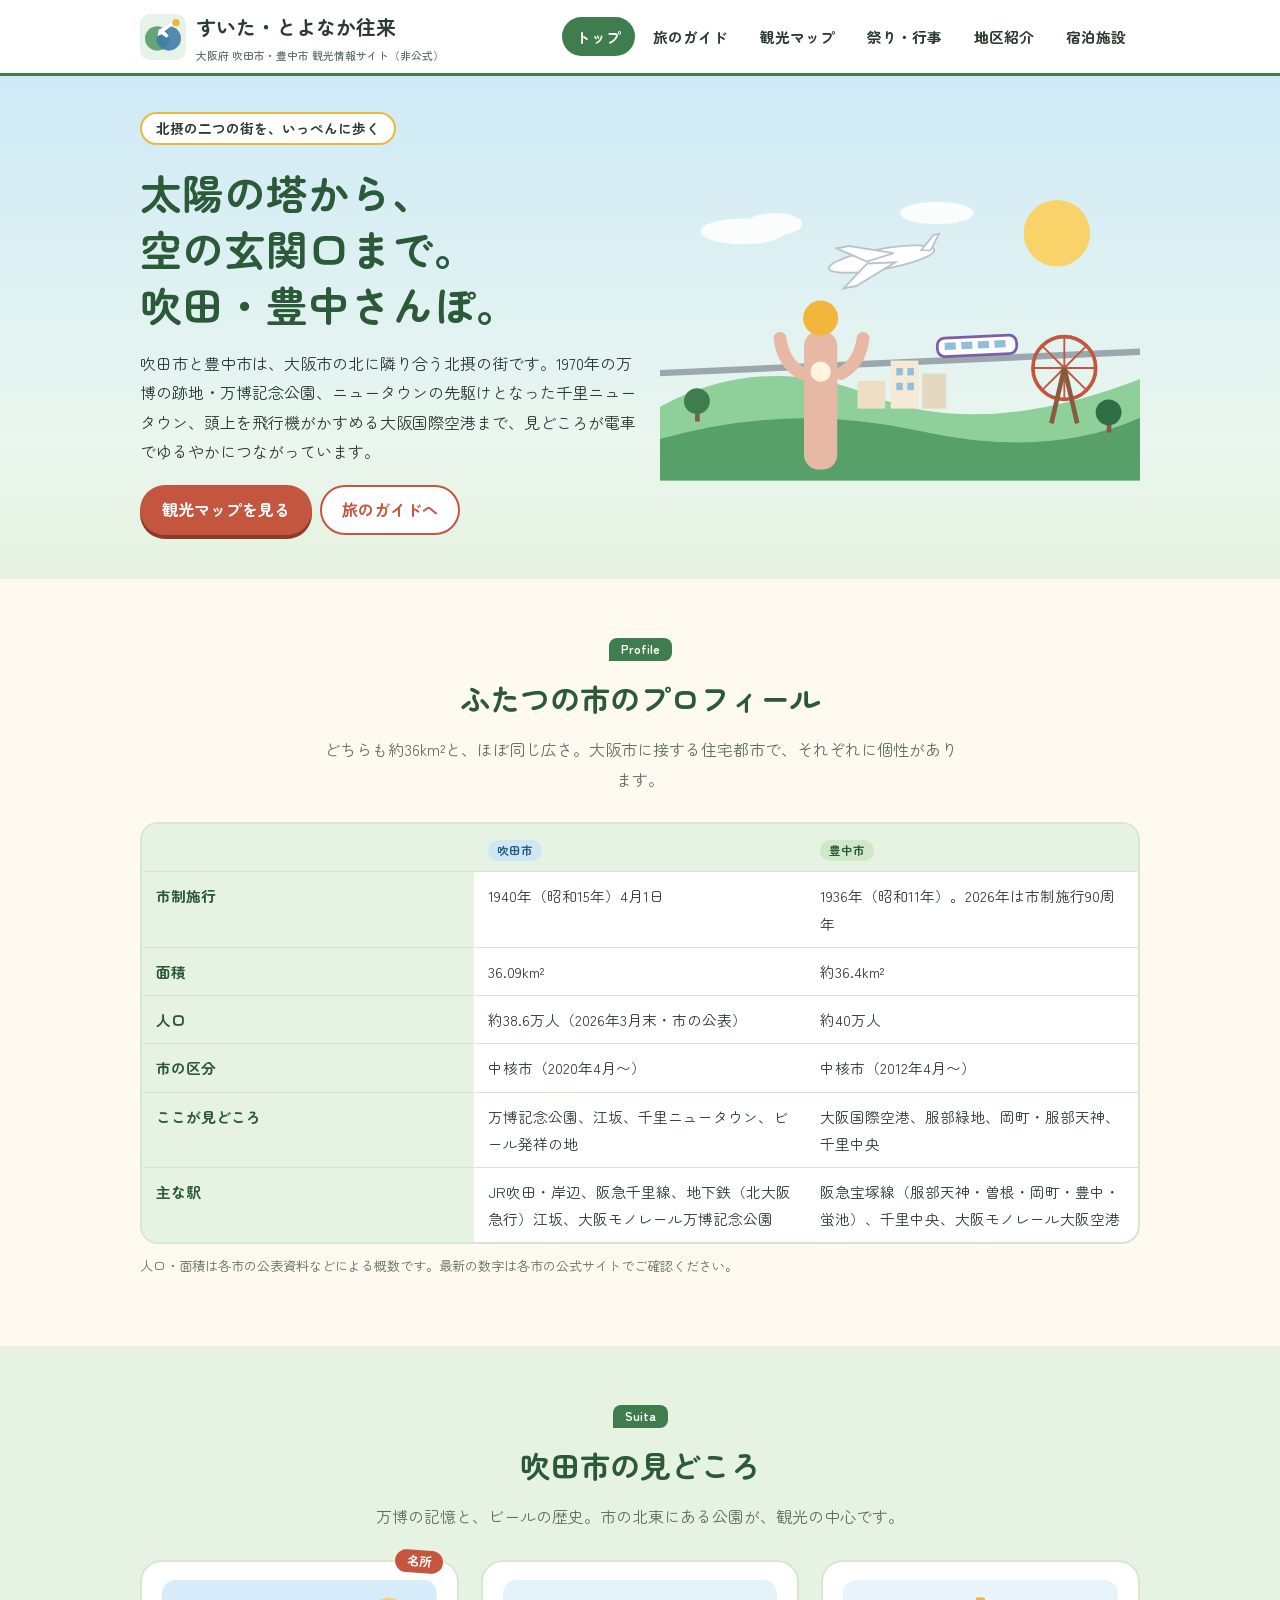
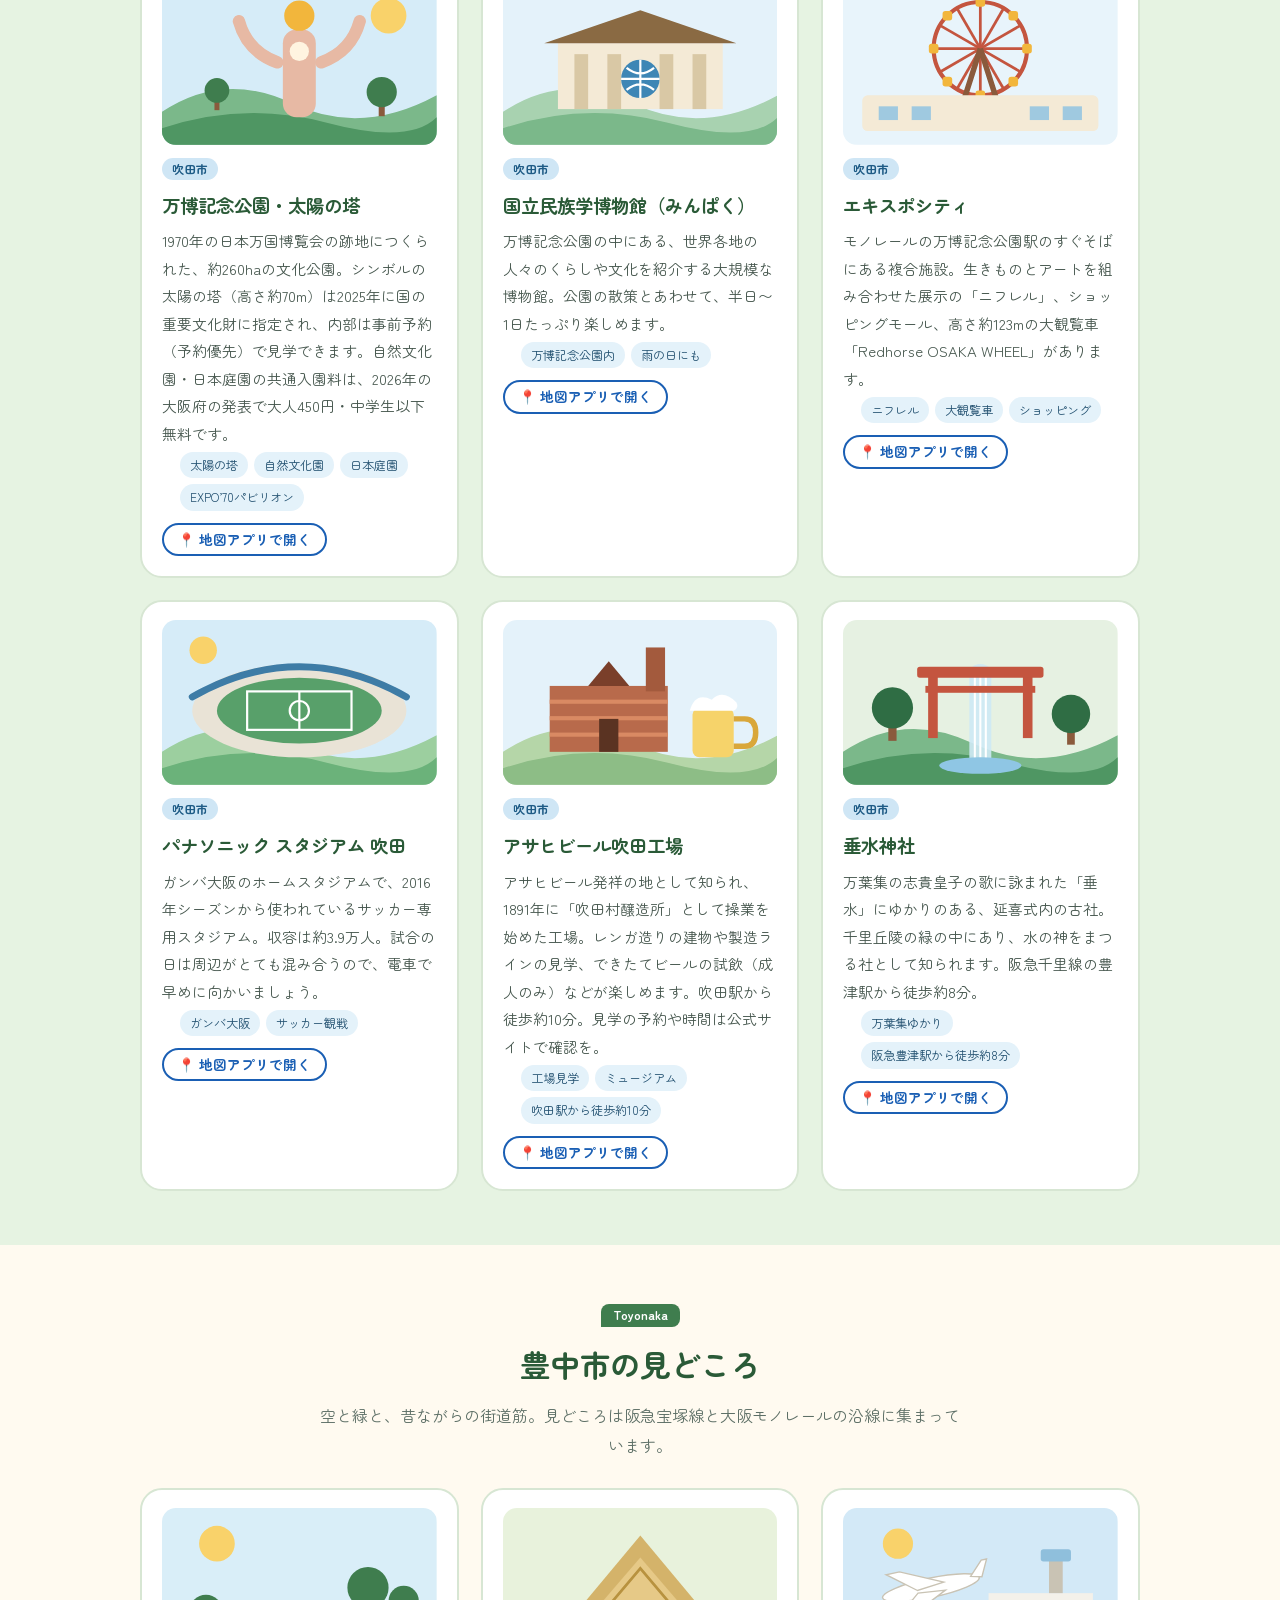
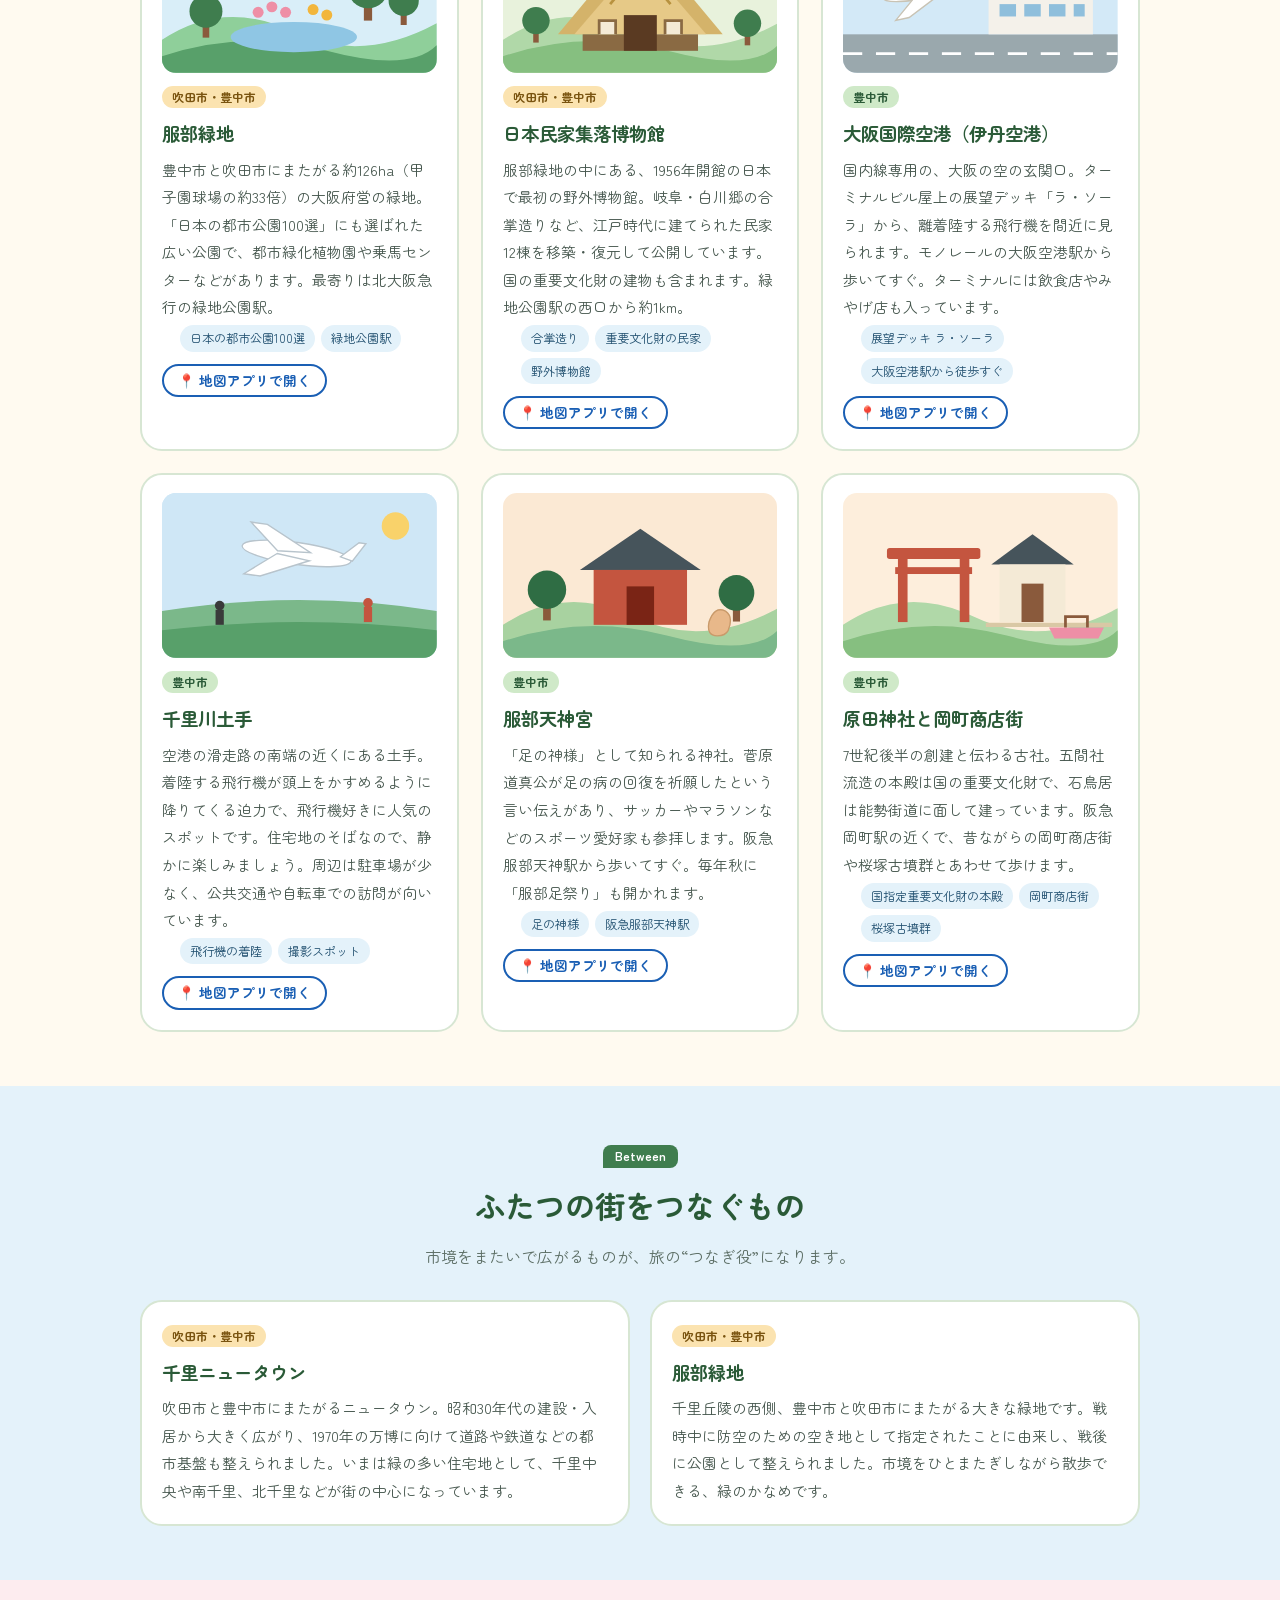
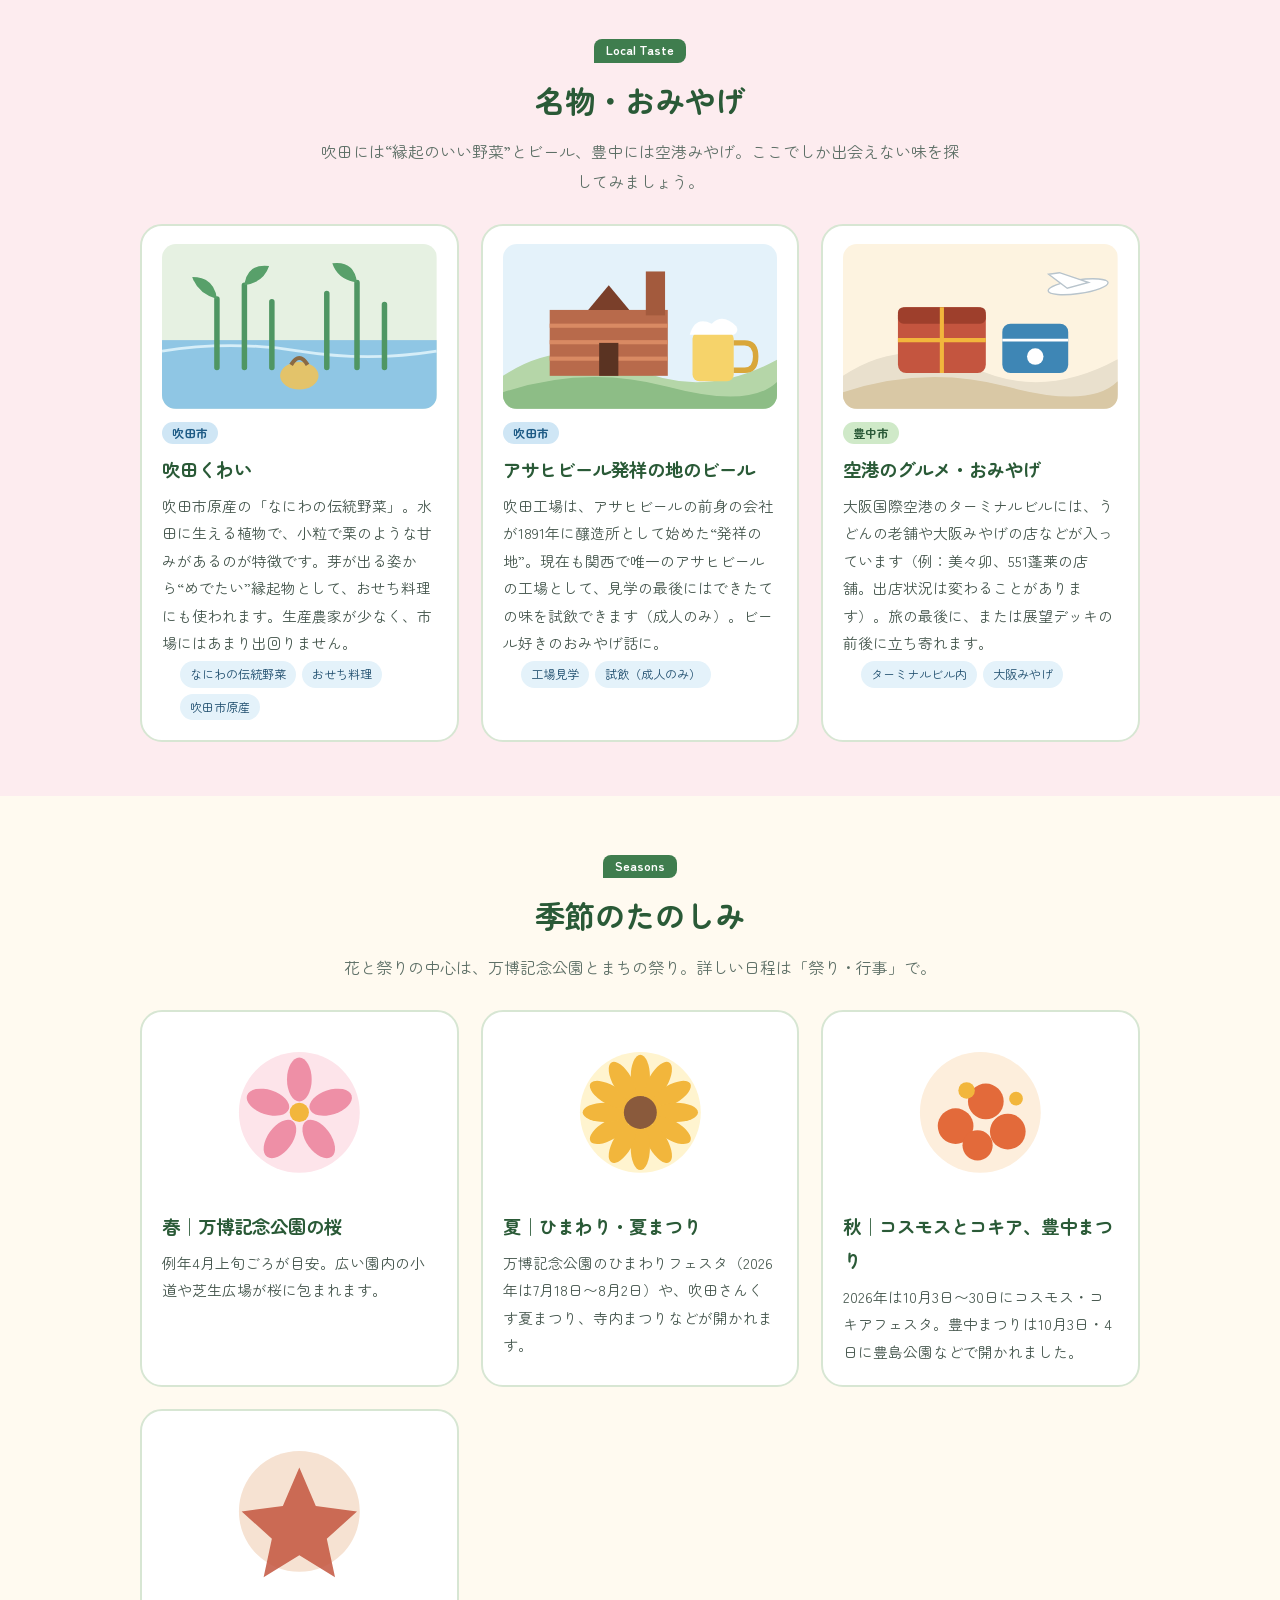
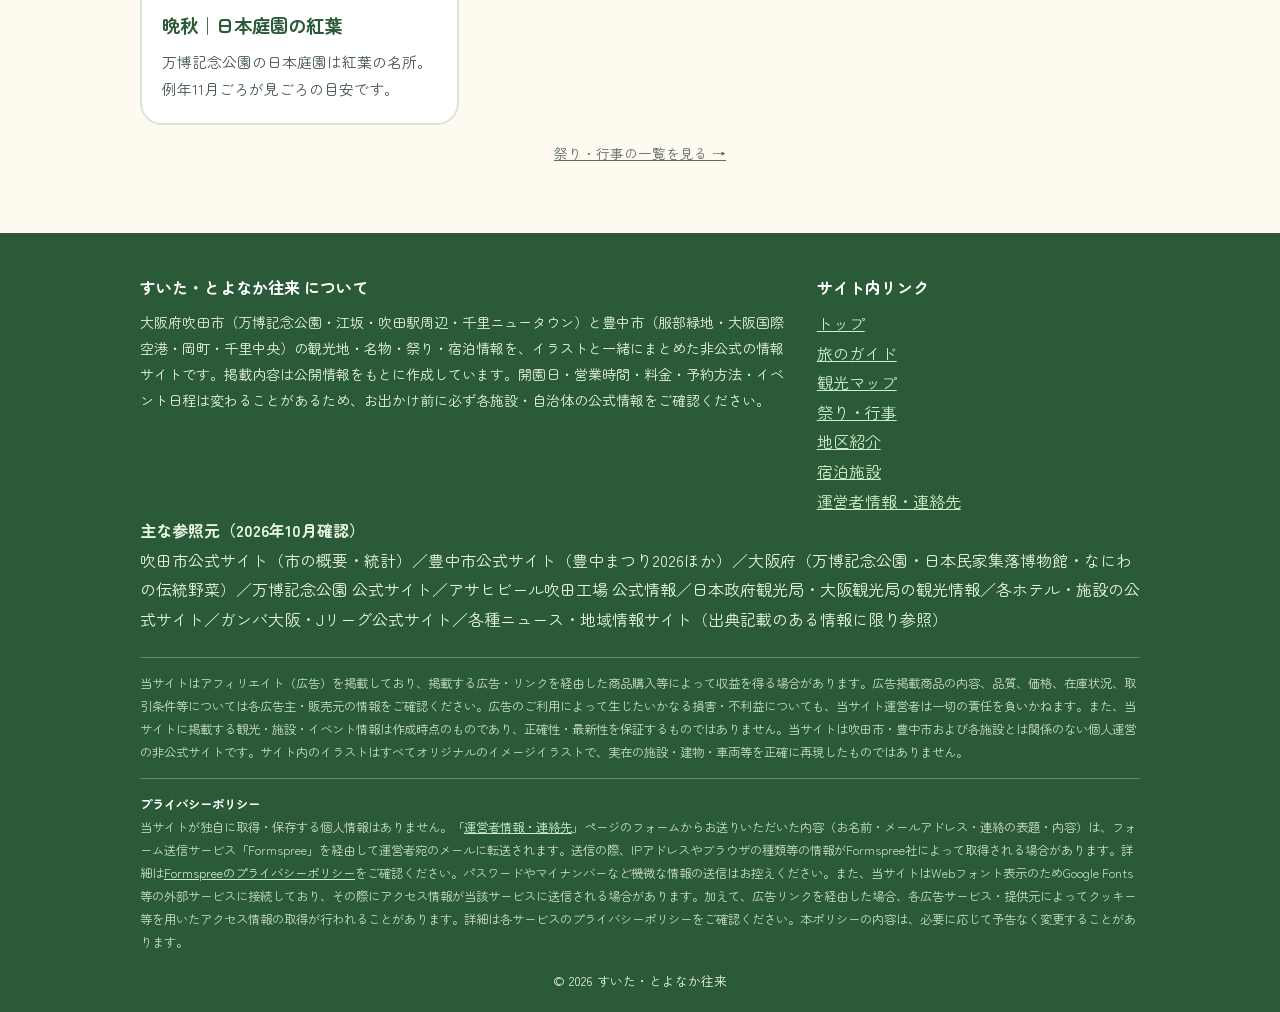
==== index.html @ badf6a82 "Add files via upload" ====
<!DOCTYPE html>
<html lang="ja">
<head>
<meta charset="UTF-8">
<meta name="viewport" content="width=device-width, initial-scale=1.0">
<meta name="robots" content="index, follow">
<link rel="canonical" href="https://leben-k.github.io/suita-toyonaka/index.html">
<title>すいた・とよなか往来｜吹田市・豊中市 観光情報サイト（非公式）</title>
<meta name="description" content="大阪府吹田市と豊中市の観光ガイド。万博記念公園・太陽の塔、服部緑地、大阪国際空港、アサヒビール吹田工場、豊中まつりなど、北摂の見どころ・名物・祭り・宿泊をイラストでまとめました。">
<link rel="icon" type="image/svg+xml" href="favicon.svg">
<link rel="preconnect" href="https://fonts.googleapis.com">
<link rel="preconnect" href="https://fonts.gstatic.com" crossorigin>
<link href="https://fonts.googleapis.com/css2?family=Zen+Maru+Gothic:wght@400;500;700&display=swap" rel="stylesheet">
<link rel="stylesheet" href="style.css">
</head>
<body>
<header class="site-header">
<div class="wrap">
<a class="brand" href="index.html">
<svg class="brand-icon" viewBox="0 0 64 64" aria-hidden="true" xmlns="http://www.w3.org/2000/svg"><rect width="64" height="64" rx="14" fill="#e7f2e9"/><circle cx="24" cy="34" r="17" fill="#58a06a" opacity=".92"/><circle cx="40" cy="34" r="17" fill="#3e7ca6" opacity=".88"/><path d="M26 22 L44 12 L46 15 L34 24 L40 30 L37 33 L30 28 L24 31Z" fill="#fff"/><circle cx="50" cy="12" r="5" fill="#f2b63c"/></svg>
<span>すいた・とよなか往来<span class="brand-sub">大阪府 吹田市・豊中市 観光情報サイト（非公式）</span></span>
</a>
<nav class="main-nav" aria-label="サイト内メニュー"><a href="index.html" class="active" aria-current="page">トップ</a><a href="guide.html">旅のガイド</a><a href="map.html">観光マップ</a><a href="matsuri.html">祭り・行事</a><a href="areas.html">地区紹介</a><a href="shukuhaku.html">宿泊施設</a></nav>
</div>
</header>
<section class="hero">
<div class="wrap">
<div class="hero-copy">
<span class="eyebrow">北摂の二つの街を、いっぺんに歩く</span>
<h1><span class="nb">太陽の塔から、</span><span class="nb">空の玄関口まで。</span><br><span class="nb">吹田・豊中さんぽ。</span></h1>
<p>吹田市と豊中市は、大阪市の北に隣り合う北摂の街です。1970年の万博の跡地・万博記念公園、ニュータウンの先駆けとなった千里ニュータウン、頭上を飛行機がかすめる大阪国際空港まで、見どころが電車でゆるやかにつながっています。</p>
<a class="btn" href="map.html">観光マップを見る</a><a class="btn btn-outline" href="guide.html">旅のガイドへ</a>
</div>
<div class="hero-art"><svg viewBox="0 0 520 330" role="img" aria-label="太陽の塔を思わせるシルエットと飛行機、モノレールの街並みのイラスト" xmlns="http://www.w3.org/2000/svg"><title>吹田と豊中のイメージイラスト</title><circle cx="430" cy="62" r="36" fill="#f9d26a"/><g fill="#fff" opacity=".9"><ellipse cx="90" cy="60" rx="46" ry="14"/><ellipse cx="124" cy="52" rx="30" ry="12"/><ellipse cx="300" cy="40" rx="40" ry="12"/></g><g transform="translate(180 70) rotate(-10 60 20)"><ellipse cx="60" cy="20" rx="58" ry="11" fill="#fff" stroke="#b8c4cc" stroke-width="2"/><path d="M44 20 L14 0 L28 0 L74 16Z M44 22 L14 44 L28 44 L74 26Z" fill="#fff" stroke="#b8c4cc" stroke-width="2"/><path d="M104 18 L120 4 L126 4 L114 20Z" fill="#fff" stroke="#b8c4cc" stroke-width="2"/></g><path d="M0 250 Q110 190 230 238 T520 220 V330 H0Z" fill="#8fcf9a"/><path d="M0 285 Q140 245 280 276 T520 262 V330 H0Z" fill="#58a06a"/><path d="M-10 214 L530 190" stroke="#9aa8ad" stroke-width="7"/><g transform="translate(300 176) rotate(-2.6)"><rect x="0" y="0" width="86" height="20" rx="8" fill="#fff" stroke="#7a5ea8" stroke-width="3"/><rect x="8" y="5" width="12" height="8" fill="#8fbfdc"/><rect x="26" y="5" width="12" height="8" fill="#8fbfdc"/><rect x="44" y="5" width="12" height="8" fill="#8fbfdc"/><rect x="62" y="5" width="12" height="8" fill="#8fbfdc"/></g><g transform="translate(100 120)"><path d="M54 100 Q34 90 30 62 M96 100 Q116 90 120 62" stroke="#e7b9a4" stroke-width="14" fill="none" stroke-linecap="round" transform="translate(0 -6)"/><rect x="56" y="48" width="36" height="150" rx="16" fill="#e7b9a4"/><circle cx="74" cy="34" r="19" fill="#f2b63c"/><circle cx="74" cy="92" r="11" fill="#fff4e0"/></g><g transform="translate(398 188)"><circle cx="40" cy="20" r="34" fill="none" stroke="#c4553f" stroke-width="4"/><path d="M40 20 L40 -14 M40 20 L74 20 M40 20 L40 54 M40 20 L6 20 M40 20 L64 -4 M40 20 L16 44 M40 20 L64 44 M40 20 L16 -4" stroke="#c4553f" stroke-width="2"/><path d="M40 20 L26 80 M40 20 L54 80" stroke="#8a5a3c" stroke-width="5"/></g><g><rect x="250" y="200" width="30" height="52" fill="#f4ead6"/><rect x="284" y="214" width="26" height="38" fill="#e4d9c0"/><rect x="214" y="222" width="30" height="30" fill="#ecdfc4"/><g fill="#8fbfdc"><rect x="256" y="208" width="7" height="8"/><rect x="268" y="208" width="7" height="8"/><rect x="256" y="224" width="7" height="8"/><rect x="268" y="224" width="7" height="8"/></g></g><g transform="translate(40 250)"><rect x="-2" y="0" width="5" height="16" fill="#8a5a3c"/><circle cx="0" cy="-6" r="14" fill="#3f7d4e"/></g><g transform="translate(486 262)"><rect x="-2" y="0" width="5" height="16" fill="#8a5a3c"/><circle cx="0" cy="-6" r="14" fill="#2f6d44"/></g></svg></div>
</div>
</section>
<div class="ground"></div>

<section class="section">
<div class="wrap">
<div class="section-head"><span class="tag">Profile</span><h2>ふたつの市のプロフィール</h2><p>どちらも約36km²と、ほぼ同じ広さ。大阪市に接する住宅都市で、それぞれに個性があります。</p></div>
<div class="tbl-wrap"><table class="tbl">
<tr><th></th><th><span class="chip su">吹田市</span></th><th><span class="chip to">豊中市</span></th></tr>
<tr><th>市制施行</th><td>1940年（昭和15年）4月1日</td><td>1936年（昭和11年）。2026年は市制施行90周年</td></tr>
<tr><th>面積</th><td>36.09km²</td><td>約36.4km²</td></tr>
<tr><th>人口</th><td>約38.6万人（2026年3月末・市の公表）</td><td>約40万人</td></tr>
<tr><th>市の区分</th><td>中核市（2020年4月〜）</td><td>中核市（2012年4月〜）</td></tr>
<tr><th>ここが見どころ</th><td>万博記念公園、江坂、千里ニュータウン、ビール発祥の地</td><td>大阪国際空港、服部緑地、岡町・服部天神、千里中央</td></tr>
<tr><th>主な駅</th><td>JR吹田・岸辺、阪急千里線、地下鉄（北大阪急行）江坂、大阪モノレール万博記念公園</td><td>阪急宝塚線（服部天神・曽根・岡町・豊中・蛍池）、千里中央、大阪モノレール大阪空港</td></tr>
</table></div>
<p class="src-note">人口・面積は各市の公表資料などによる概数です。最新の数字は各市の公式サイトでご確認ください。</p>
</div>
</section>

<section class="section alt" id="suita">
<div class="wrap">
<div class="section-head"><span class="tag">Suita</span><h2>吹田市の見どころ</h2><p>万博の記憶と、ビールの歴史。市の北東にある公園が、観光の中心です。</p></div>
<div class="grid">
<article class="card"><span class="badge">名所</span><svg class="icon" viewBox="0 0 200 120" role="img" aria-label="万博記念公園のイメージイラスト" xmlns="http://www.w3.org/2000/svg"><title>万博記念公園のイメージイラスト</title><rect width="200" height="120" fill="#d6ecf8"/><circle cx="165" cy="26" r="13" fill="#f9d26a"/><path d="M0 96 Q45 66 95 90 T200 84 V120 H0Z" fill="#7bb88a"/><path d="M0 108 Q60 88 120 104 T200 100 V120 H0Z" fill="#4f9663"/><path d="M84 60 Q62 52 56 30 M116 60 Q138 52 144 30" stroke="#e7b9a4" stroke-width="9" fill="none" stroke-linecap="round"/><rect x="88" y="36" width="24" height="64" rx="10" fill="#e7b9a4"/><circle cx="100" cy="26" r="11" fill="#f2b63c"/><circle cx="100" cy="52" r="7" fill="#fff4e0"/><g transform="translate(40 84) scale(0.9)"><rect x="-2" y="0" width="4" height="12" fill="#8a5a3c"/><circle cx="0" cy="-4" r="10" fill="#3f7d4e"/></g><g transform="translate(160 86) scale(1.1)"><rect x="-2" y="0" width="4" height="12" fill="#8a5a3c"/><circle cx="0" cy="-4" r="10" fill="#3f7d4e"/></g></svg><span class="place su">吹田市</span><h3>万博記念公園・太陽の塔</h3><p>1970年の日本万国博覧会の跡地につくられた、約260haの文化公園。シンボルの太陽の塔（高さ約70m）は2025年に国の重要文化財に指定され、内部は事前予約（予約優先）で見学できます。自然文化園・日本庭園の共通入園料は、2026年の大阪府の発表で大人450円・中学生以下無料です。</p><ul class="tags"><li>太陽の塔</li><li>自然文化園</li><li>日本庭園</li><li>EXPO’70パビリオン</li></ul><p class="gm-line"><a class="gmap" href="https://www.google.com/maps/search/?api=1&query=%E4%B8%87%E5%8D%9A%E8%A8%98%E5%BF%B5%E5%85%AC%E5%9C%92%20%E5%A4%A7%E9%98%AA%E5%BA%9C%E5%90%B9%E7%94%B0%E5%B8%82" target="_blank" rel="noopener">📍 地図アプリで開く</a></p></article>

<article class="card"><svg class="icon" viewBox="0 0 200 120" role="img" aria-label="国立民族学博物館のイメージイラスト" xmlns="http://www.w3.org/2000/svg"><title>国立民族学博物館のイメージイラスト</title><rect width="200" height="120" fill="#e4f2fa"/><path d="M0 96 Q45 66 95 90 T200 84 V120 H0Z" fill="#a8d2b0"/><path d="M0 108 Q60 88 120 104 T200 100 V120 H0Z" fill="#7bb88a"/><rect x="40" y="46" width="120" height="48" fill="#f4ead6"/><path d="M30 46 L100 22 L170 46Z" fill="#8a6a43"/><g fill="#d9c8a5"><rect x="52" y="54" width="10" height="40"/><rect x="76" y="54" width="10" height="40"/><rect x="114" y="54" width="10" height="40"/><rect x="138" y="54" width="10" height="40"/></g><circle cx="100" cy="72" r="14" fill="#3e86b5"/><path d="M86 72h28M100 58v28M90 64q10 8 20 0M90 80q10-8 20 0" stroke="#fff" stroke-width="1.6" fill="none"/></svg><span class="place su">吹田市</span><h3>国立民族学博物館（みんぱく）</h3><p>万博記念公園の中にある、世界各地の人々のくらしや文化を紹介する大規模な博物館。公園の散策とあわせて、半日〜1日たっぷり楽しめます。</p><ul class="tags"><li>万博記念公園内</li><li>雨の日にも</li></ul><p class="gm-line"><a class="gmap" href="https://www.google.com/maps/search/?api=1&query=%E5%9B%BD%E7%AB%8B%E6%B0%91%E6%97%8F%E5%AD%A6%E5%8D%9A%E7%89%A9%E9%A4%A8%20%E5%A4%A7%E9%98%AA%E5%BA%9C%E5%90%B9%E7%94%B0%E5%B8%82" target="_blank" rel="noopener">📍 地図アプリで開く</a></p></article>

<article class="card"><svg class="icon" viewBox="0 0 200 120" role="img" aria-label="大観覧車と商業施設のイメージイラスト" xmlns="http://www.w3.org/2000/svg"><title>大観覧車と商業施設のイメージイラスト</title><rect width="200" height="120" fill="#e8f4fb"/><circle cx="100" cy="50" r="34" fill="none" stroke="#c4553f" stroke-width="3"/><path d="M100 50 L134.0 50.0" stroke="#c4553f" stroke-width="2"/><path d="M100 50 L129.4 67.0" stroke="#c4553f" stroke-width="2"/><path d="M100 50 L117.0 79.4" stroke="#c4553f" stroke-width="2"/><path d="M100 50 L100.0 84.0" stroke="#c4553f" stroke-width="2"/><path d="M100 50 L83.0 79.4" stroke="#c4553f" stroke-width="2"/><path d="M100 50 L70.6 67.0" stroke="#c4553f" stroke-width="2"/><path d="M100 50 L66.0 50.0" stroke="#c4553f" stroke-width="2"/><path d="M100 50 L70.6 33.0" stroke="#c4553f" stroke-width="2"/><path d="M100 50 L83.0 20.6" stroke="#c4553f" stroke-width="2"/><path d="M100 50 L100.0 16.0" stroke="#c4553f" stroke-width="2"/><path d="M100 50 L117.0 20.6" stroke="#c4553f" stroke-width="2"/><path d="M100 50 L129.4 33.0" stroke="#c4553f" stroke-width="2"/><rect x="130.5" y="46.5" width="7" height="7" rx="2" fill="#f2b63c"/><rect x="120.5" y="70.5" width="7" height="7" rx="2" fill="#f2b63c"/><rect x="96.5" y="80.5" width="7" height="7" rx="2" fill="#f2b63c"/><rect x="72.5" y="70.5" width="7" height="7" rx="2" fill="#f2b63c"/><rect x="62.5" y="46.5" width="7" height="7" rx="2" fill="#f2b63c"/><rect x="72.5" y="22.5" width="7" height="7" rx="2" fill="#f2b63c"/><rect x="96.5" y="12.5" width="7" height="7" rx="2" fill="#f2b63c"/><rect x="120.5" y="22.5" width="7" height="7" rx="2" fill="#f2b63c"/><path d="M100 50 L84 100 M100 50 L116 100" stroke="#8a5a3c" stroke-width="4"/><rect x="14" y="84" width="172" height="26" rx="4" fill="#f4ead6"/><g fill="#9fc9e0"><rect x="26" y="92" width="14" height="10"/><rect x="50" y="92" width="14" height="10"/><rect x="136" y="92" width="14" height="10"/><rect x="160" y="92" width="14" height="10"/></g></svg><span class="place su">吹田市</span><h3>エキスポシティ</h3><p>モノレールの万博記念公園駅のすぐそばにある複合施設。生きものとアートを組み合わせた展示の「ニフレル」、ショッピングモール、高さ約123mの大観覧車「Redhorse OSAKA WHEEL」があります。</p><ul class="tags"><li>ニフレル</li><li>大観覧車</li><li>ショッピング</li></ul><p class="gm-line"><a class="gmap" href="https://www.google.com/maps/search/?api=1&query=EXPOCITY%20%E3%82%A8%E3%82%AD%E3%82%B9%E3%83%9D%E3%82%B7%E3%83%86%E3%82%A3%20%E5%A4%A7%E9%98%AA%E5%BA%9C%E5%90%B9%E7%94%B0%E5%B8%82" target="_blank" rel="noopener">📍 地図アプリで開く</a></p></article>

<article class="card"><svg class="icon" viewBox="0 0 200 120" role="img" aria-label="サッカースタジアムのイメージイラスト" xmlns="http://www.w3.org/2000/svg"><title>サッカースタジアムのイメージイラスト</title><rect width="200" height="120" fill="#d6ecf8"/><path d="M0 96 Q45 66 95 90 T200 84 V120 H0Z" fill="#9ccf9f"/><path d="M0 108 Q60 88 120 104 T200 100 V120 H0Z" fill="#6bb27a"/><ellipse cx="100" cy="66" rx="78" ry="34" fill="#e9e3d6"/><ellipse cx="100" cy="66" rx="60" ry="24" fill="#58a06a"/><rect x="62" y="52" width="76" height="28" fill="none" stroke="#fff" stroke-width="1.6"/><path d="M100 52v28" stroke="#fff" stroke-width="1.6"/><circle cx="100" cy="66" r="7" fill="none" stroke="#fff" stroke-width="1.6"/><path d="M22 56 Q100 12 178 56" stroke="#3e7ca6" stroke-width="5" fill="none" stroke-linecap="round"/><circle cx="30" cy="22" r="10" fill="#f9d26a"/></svg><span class="place su">吹田市</span><h3>パナソニック スタジアム 吹田</h3><p>ガンバ大阪のホームスタジアムで、2016年シーズンから使われているサッカー専用スタジアム。収容は約3.9万人。試合の日は周辺がとても混み合うので、電車で早めに向かいましょう。</p><ul class="tags"><li>ガンバ大阪</li><li>サッカー観戦</li></ul><p class="gm-line"><a class="gmap" href="https://www.google.com/maps/search/?api=1&query=%E3%83%91%E3%83%8A%E3%82%BD%E3%83%8B%E3%83%83%E3%82%AF%20%E3%82%B9%E3%82%BF%E3%82%B8%E3%82%A2%E3%83%A0%20%E5%90%B9%E7%94%B0%20%E5%A4%A7%E9%98%AA%E5%BA%9C%E5%90%B9%E7%94%B0%E5%B8%82" target="_blank" rel="noopener">📍 地図アプリで開く</a></p></article>

<article class="card"><svg class="icon" viewBox="0 0 200 120" role="img" aria-label="レンガ造りの工場とジョッキのイメージイラスト" xmlns="http://www.w3.org/2000/svg"><title>レンガ造りの工場とジョッキのイメージイラスト</title><rect width="200" height="120" fill="#e4f2fa"/><path d="M0 96 Q45 66 95 90 T200 84 V120 H0Z" fill="#b5d6a8"/><path d="M0 108 Q60 88 120 104 T200 100 V120 H0Z" fill="#8dbd86"/><rect x="34" y="48" width="86" height="48" fill="#b86a4b"/><g fill="#d98a63"><rect x="34" y="58" width="86" height="3"/><rect x="34" y="70" width="86" height="3"/><rect x="34" y="82" width="86" height="3"/></g><rect x="104" y="20" width="14" height="32" fill="#a35a3d"/><path d="M62 48 L77 30 L92 48Z" fill="#7a3f2a"/><rect x="70" y="72" width="14" height="24" fill="#5a3322"/><g transform="translate(138 58)"><rect x="0" y="6" width="30" height="36" rx="5" fill="#f6d36a"/><path d="M30 14h8q8 0 8 10t-8 10h-8" stroke="#d9a73a" stroke-width="4" fill="none"/><path d="M-2 8q4-14 16-8q8-8 18 2q2 4-2 6H2q-4 0-4-0z" fill="#fff"/></g></svg><span class="place su">吹田市</span><h3>アサヒビール吹田工場</h3><p>アサヒビール発祥の地として知られ、1891年に「吹田村醸造所」として操業を始めた工場。レンガ造りの建物や製造ラインの見学、できたてビールの試飲（成人のみ）などが楽しめます。吹田駅から徒歩約10分。見学の予約や時間は公式サイトで確認を。</p><ul class="tags"><li>工場見学</li><li>ミュージアム</li><li>吹田駅から徒歩約10分</li></ul><p class="gm-line"><a class="gmap" href="https://www.google.com/maps/search/?api=1&query=%E3%82%A2%E3%82%B5%E3%83%92%E3%83%93%E3%83%BC%E3%83%AB%E5%90%B9%E7%94%B0%E5%B7%A5%E5%A0%B4%20%E5%A4%A7%E9%98%AA%E5%BA%9C%E5%90%B9%E7%94%B0%E5%B8%82" target="_blank" rel="noopener">📍 地図アプリで開く</a></p></article>

<article class="card"><svg class="icon" viewBox="0 0 200 120" role="img" aria-label="鳥居と滝のイメージイラスト" xmlns="http://www.w3.org/2000/svg"><title>鳥居と滝のイメージイラスト</title><rect width="200" height="120" fill="#e6f1e2"/><path d="M0 96 Q45 66 95 90 T200 84 V120 H0Z" fill="#7bb88a"/><path d="M0 108 Q60 88 120 104 T200 100 V120 H0Z" fill="#4f9663"/><g transform="translate(36 70) scale(1.5)"><rect x="-2" y="0" width="4" height="12" fill="#8a5a3c"/><circle cx="0" cy="-4" r="10" fill="#2f6d44"/></g><g transform="translate(166 74) scale(1.4)"><rect x="-2" y="0" width="4" height="12" fill="#8a5a3c"/><circle cx="0" cy="-4" r="10" fill="#2f6d44"/></g><path d="M92 36 Q100 28 108 36 V108 H92Z" fill="#cfe9f5" opacity=".9"/><path d="M96 40 V104 M100 38 V106 M104 40 V104" stroke="#fff" stroke-width="1.5"/><g fill="#c4553f"><rect x="62" y="40" width="7" height="46"/><rect x="131" y="40" width="7" height="46"/><rect x="54" y="34" width="92" height="8" rx="2"/><rect x="60" y="48" width="80" height="5"/></g><ellipse cx="100" cy="106" rx="30" ry="6" fill="#8fc6e4"/></svg><span class="place su">吹田市</span><h3>垂水神社</h3><p>万葉集の志貴皇子の歌に詠まれた「垂水」にゆかりのある、延喜式内の古社。千里丘陵の緑の中にあり、水の神をまつる社として知られます。阪急千里線の豊津駅から徒歩約8分。</p><ul class="tags"><li>万葉集ゆかり</li><li>阪急豊津駅から徒歩約8分</li></ul><p class="gm-line"><a class="gmap" href="https://www.google.com/maps/search/?api=1&query=%E5%9E%82%E6%B0%B4%E7%A5%9E%E7%A4%BE%20%E5%A4%A7%E9%98%AA%E5%BA%9C%E5%90%B9%E7%94%B0%E5%B8%82" target="_blank" rel="noopener">📍 地図アプリで開く</a></p></article>

</div>
</div>
</section>

<section class="section" id="toyonaka">
<div class="wrap">
<div class="section-head"><span class="tag">Toyonaka</span><h2>豊中市の見どころ</h2><p>空と緑と、昔ながらの街道筋。見どころは阪急宝塚線と大阪モノレールの沿線に集まっています。</p></div>
<div class="grid">
<article class="card"><svg class="icon" viewBox="0 0 200 120" role="img" aria-label="広い緑地公園のイメージイラスト" xmlns="http://www.w3.org/2000/svg"><title>広い緑地公園のイメージイラスト</title><rect width="200" height="120" fill="#d9eef8"/><circle cx="40" cy="26" r="13" fill="#f9d26a"/><path d="M0 96 Q45 66 95 90 T200 84 V120 H0Z" fill="#8fcf9a"/><path d="M0 108 Q60 88 120 104 T200 100 V120 H0Z" fill="#58a06a"/><g transform="translate(150 64) scale(1.5)"><rect x="-2" y="0" width="4" height="12" fill="#8a5a3c"/><circle cx="0" cy="-4" r="10" fill="#3f7d4e"/></g><g transform="translate(176 72) scale(1.1)"><rect x="-2" y="0" width="4" height="12" fill="#8a5a3c"/><circle cx="0" cy="-4" r="10" fill="#3f7d4e"/></g><g transform="translate(32 80) scale(1.2)"><rect x="-2" y="0" width="4" height="12" fill="#8a5a3c"/><circle cx="0" cy="-4" r="10" fill="#3f7d4e"/></g><ellipse cx="96" cy="94" rx="46" ry="11" fill="#8fc6e4"/><g fill="#ee8fa6"><circle cx="70" cy="76" r="4"/><circle cx="80" cy="72" r="4"/><circle cx="90" cy="76" r="4"/></g><g fill="#f2b63c"><circle cx="110" cy="74" r="4"/><circle cx="120" cy="78" r="4"/></g></svg><span class="place bo">吹田市・豊中市</span><h3>服部緑地</h3><p>豊中市と吹田市にまたがる約126ha（甲子園球場の約33倍）の大阪府営の緑地。「日本の都市公園100選」にも選ばれた広い公園で、都市緑化植物園や乗馬センターなどがあります。最寄りは北大阪急行の緑地公園駅。</p><ul class="tags"><li>日本の都市公園100選</li><li>緑地公園駅</li></ul><p class="gm-line"><a class="gmap" href="https://www.google.com/maps/search/?api=1&query=%E6%9C%8D%E9%83%A8%E7%B7%91%E5%9C%B0%20%E5%A4%A7%E9%98%AA%E5%BA%9C%E8%B1%8A%E4%B8%AD%E5%B8%82" target="_blank" rel="noopener">📍 地図アプリで開く</a></p></article>

<article class="card"><svg class="icon" viewBox="0 0 200 120" role="img" aria-label="茅葺き屋根の民家のイメージイラスト" xmlns="http://www.w3.org/2000/svg"><title>茅葺き屋根の民家のイメージイラスト</title><rect width="200" height="120" fill="#e8f2dc"/><path d="M0 96 Q45 66 95 90 T200 84 V120 H0Z" fill="#b0d8a8"/><path d="M0 108 Q60 88 120 104 T200 100 V120 H0Z" fill="#86bf80"/><path d="M40 92 L100 20 L160 92Z" fill="#d4b36a"/><path d="M52 92 L100 36 L148 92Z" fill="#e6c987"/><path d="M78 70 L100 44 L122 70" stroke="#b8923f" stroke-width="2" fill="none"/><rect x="58" y="92" width="84" height="12" fill="#8a6a43"/><rect x="88" y="78" width="24" height="26" fill="#5a3a22"/><path d="M70 92v-10h12v10M118 92v-10h12v10" stroke="#8a6a43" stroke-width="2" fill="#f4ead6"/><g transform="translate(24 86) scale(1.0)"><rect x="-2" y="0" width="4" height="12" fill="#8a5a3c"/><circle cx="0" cy="-4" r="10" fill="#3f7d4e"/></g><g transform="translate(178 88) scale(1.0)"><rect x="-2" y="0" width="4" height="12" fill="#8a5a3c"/><circle cx="0" cy="-4" r="10" fill="#3f7d4e"/></g></svg><span class="place bo">吹田市・豊中市</span><h3>日本民家集落博物館</h3><p>服部緑地の中にある、1956年開館の日本で最初の野外博物館。岐阜・白川郷の合掌造りなど、江戸時代に建てられた民家12棟を移築・復元して公開しています。国の重要文化財の建物も含まれます。緑地公園駅の西口から約1km。</p><ul class="tags"><li>合掌造り</li><li>重要文化財の民家</li><li>野外博物館</li></ul><p class="gm-line"><a class="gmap" href="https://www.google.com/maps/search/?api=1&query=%E6%97%A5%E6%9C%AC%E6%B0%91%E5%AE%B6%E9%9B%86%E8%90%BD%E5%8D%9A%E7%89%A9%E9%A4%A8%20%E5%A4%A7%E9%98%AA%E5%BA%9C%E8%B1%8A%E4%B8%AD%E5%B8%82" target="_blank" rel="noopener">📍 地図アプリで開く</a></p></article>

<article class="card"><svg class="icon" viewBox="0 0 200 120" role="img" aria-label="空港と飛行機のイメージイラスト" xmlns="http://www.w3.org/2000/svg"><title>空港と飛行機のイメージイラスト</title><rect width="200" height="120" fill="#d3e9f7"/><circle cx="40" cy="26" r="11" fill="#f9d26a"/><rect x="0" y="92" width="200" height="28" fill="#9aa8ad"/><path d="M0 106 H200" stroke="#fff" stroke-width="2" stroke-dasharray="14 10"/><rect x="106" y="62" width="76" height="30" fill="#f4f1ea"/><g fill="#8fbfdc"><rect x="114" y="70" width="12" height="9"/><rect x="132" y="70" width="12" height="9"/><rect x="150" y="70" width="12" height="9"/><rect x="168" y="70" width="8" height="9"/></g><rect x="150" y="38" width="10" height="24" fill="#c9c3b4"/><rect x="144" y="30" width="22" height="9" rx="2" fill="#8fbfdc"/><g transform="translate(24 38) rotate(-12 40 20)"><ellipse cx="40" cy="20" rx="36" ry="7" fill="#fff" stroke="#c9c3b4"/><path d="M30 20 L10 4 L20 4 L50 18Z M30 22 L10 38 L20 38 L50 24Z" fill="#fff" stroke="#c9c3b4"/><path d="M70 18 L80 8 L84 8 L78 20Z" fill="#fff" stroke="#c9c3b4"/></g></svg><span class="place to">豊中市</span><h3>大阪国際空港（伊丹空港）</h3><p>国内線専用の、大阪の空の玄関口。ターミナルビル屋上の展望デッキ「ラ・ソーラ」から、離着陸する飛行機を間近に見られます。モノレールの大阪空港駅から歩いてすぐ。ターミナルには飲食店やみやげ店も入っています。</p><ul class="tags"><li>展望デッキ ラ・ソーラ</li><li>大阪空港駅から徒歩すぐ</li></ul><p class="gm-line"><a class="gmap" href="https://www.google.com/maps/search/?api=1&query=%E5%A4%A7%E9%98%AA%E5%9B%BD%E9%9A%9B%E7%A9%BA%E6%B8%AF%20%E5%B1%95%E6%9C%9B%E3%83%87%E3%83%83%E3%82%AD%20%E3%83%A9%E3%83%BB%E3%82%BD%E3%83%BC%E3%83%A9%20%E5%A4%A7%E9%98%AA%E5%BA%9C%E8%B1%8A%E4%B8%AD%E5%B8%82" target="_blank" rel="noopener">📍 地図アプリで開く</a></p></article>

<article class="card"><svg class="icon" viewBox="0 0 200 120" role="img" aria-label="頭上を飛行機が通る土手のイメージイラスト" xmlns="http://www.w3.org/2000/svg"><title>頭上を飛行機が通る土手のイメージイラスト</title><rect width="200" height="120" fill="#cfe7f6"/><rect y="0" width="200" height="120" fill="#cfe7f6"/><circle cx="170" cy="24" r="10" fill="#f9d26a"/><path d="M0 86 Q100 70 200 86 V120 H0Z" fill="#7bb88a"/><path d="M0 100 Q100 88 200 100 V120 H0Z" fill="#58a06a"/><g transform="translate(58 24) rotate(8 40 20)"><ellipse cx="40" cy="20" rx="40" ry="8" fill="#fff" stroke="#b8c4cc"/><path d="M26 20 L4 2 L16 2 L50 18Z M26 22 L4 40 L16 40 L50 24Z" fill="#fff" stroke="#b8c4cc"/><path d="M72 18 L84 6 L89 6 L81 20Z" fill="#fff" stroke="#b8c4cc"/></g><g fill="#3a3a3a"><circle cx="42" cy="82" r="3.5"/><rect x="39" y="85" width="6" height="11"/></g><g fill="#c4553f"><circle cx="150" cy="80" r="3.5"/><rect x="147" y="83" width="6" height="11"/></g></svg><span class="place to">豊中市</span><h3>千里川土手</h3><p>空港の滑走路の南端の近くにある土手。着陸する飛行機が頭上をかすめるように降りてくる迫力で、飛行機好きに人気のスポットです。住宅地のそばなので、静かに楽しみましょう。周辺は駐車場が少なく、公共交通や自転車での訪問が向いています。</p><ul class="tags"><li>飛行機の着陸</li><li>撮影スポット</li></ul><p class="gm-line"><a class="gmap" href="https://www.google.com/maps/search/?api=1&query=%E5%8D%83%E9%87%8C%E5%B7%9D%E5%9C%9F%E6%89%8B%20%E5%A4%A7%E9%98%AA%E5%BA%9C%E8%B1%8A%E4%B8%AD%E5%B8%82" target="_blank" rel="noopener">📍 地図アプリで開く</a></p></article>

<article class="card"><svg class="icon" viewBox="0 0 200 120" role="img" aria-label="神社のイメージイラスト" xmlns="http://www.w3.org/2000/svg"><title>神社のイメージイラスト</title><rect width="200" height="120" fill="#fbe9d4"/><path d="M0 96 Q45 66 95 90 T200 84 V120 H0Z" fill="#a8d2a0"/><path d="M0 108 Q60 88 120 104 T200 100 V120 H0Z" fill="#7bb88a"/><g transform="translate(32 76) scale(1.4)"><rect x="-2" y="0" width="4" height="12" fill="#8a5a3c"/><circle cx="0" cy="-4" r="10" fill="#2f6d44"/></g><g transform="translate(170 78) scale(1.3)"><rect x="-2" y="0" width="4" height="12" fill="#8a5a3c"/><circle cx="0" cy="-4" r="10" fill="#2f6d44"/></g><path d="M56 56 L100 26 L144 56Z" fill="#46545b"/><rect x="66" y="56" width="68" height="40" fill="#c4553f"/><rect x="90" y="68" width="20" height="28" fill="#7a2415"/><g transform="translate(150 94)"><path d="M0 0 q4-12 12-8 q6 4 2 14 q-2 4-8 4 q-8 0-6-10z" fill="#e8b88a" stroke="#c99a6a"/></g></svg><span class="place to">豊中市</span><h3>服部天神宮</h3><p>「足の神様」として知られる神社。菅原道真公が足の病の回復を祈願したという言い伝えがあり、サッカーやマラソンなどのスポーツ愛好家も参拝します。阪急服部天神駅から歩いてすぐ。毎年秋に「服部足祭り」も開かれます。</p><ul class="tags"><li>足の神様</li><li>阪急服部天神駅</li></ul><p class="gm-line"><a class="gmap" href="https://www.google.com/maps/search/?api=1&query=%E6%9C%8D%E9%83%A8%E5%A4%A9%E7%A5%9E%E5%AE%AE%20%E5%A4%A7%E9%98%AA%E5%BA%9C%E8%B1%8A%E4%B8%AD%E5%B8%82" target="_blank" rel="noopener">📍 地図アプリで開く</a></p></article>

<article class="card"><svg class="icon" viewBox="0 0 200 120" role="img" aria-label="古社と商店街のイメージイラスト" xmlns="http://www.w3.org/2000/svg"><title>古社と商店街のイメージイラスト</title><rect width="200" height="120" fill="#fdeedc"/><path d="M0 96 Q45 66 95 90 T200 84 V120 H0Z" fill="#b0d8a8"/><path d="M0 108 Q60 88 120 104 T200 100 V120 H0Z" fill="#86bf80"/><g fill="#c4553f"><rect x="40" y="46" width="7" height="48"/><rect x="85" y="46" width="7" height="48"/><rect x="32" y="40" width="68" height="8" rx="2"/><rect x="38" y="54" width="56" height="5"/></g><path d="M108 52 L138 30 L168 52Z" fill="#46545b"/><rect x="114" y="52" width="48" height="42" fill="#f4ead6"/><rect x="130" y="66" width="16" height="28" fill="#8a5a3c"/><path d="M104 96 H196" stroke="#d9c8a5" stroke-width="3"/><g><path d="M150 98 h40 l-4 8 h-32z" fill="#ee8fa6"/><path d="M162 98 v-8 h16 v8" stroke="#8a5a3c" stroke-width="2" fill="none"/></g></svg><span class="place to">豊中市</span><h3>原田神社と岡町商店街</h3><p>7世紀後半の創建と伝わる古社。五間社流造の本殿は国の重要文化財で、石鳥居は能勢街道に面して建っています。阪急岡町駅の近くで、昔ながらの岡町商店街や桜塚古墳群とあわせて歩けます。</p><ul class="tags"><li>国指定重要文化財の本殿</li><li>岡町商店街</li><li>桜塚古墳群</li></ul><p class="gm-line"><a class="gmap" href="https://www.google.com/maps/search/?api=1&query=%E5%8E%9F%E7%94%B0%E7%A5%9E%E7%A4%BE%20%E5%A4%A7%E9%98%AA%E5%BA%9C%E8%B1%8A%E4%B8%AD%E5%B8%82" target="_blank" rel="noopener">📍 地図アプリで開く</a></p></article>

</div>
</div>
</section>

<section class="section water" id="link">
<div class="wrap">
<div class="section-head"><span class="tag">Between</span><h2>ふたつの街をつなぐもの</h2><p>市境をまたいで広がるものが、旅の“つなぎ役”になります。</p></div>
<div class="two-col">
<div class="card"><span class="place bo">吹田市・豊中市</span><h3>千里ニュータウン</h3><p>吹田市と豊中市にまたがるニュータウン。昭和30年代の建設・入居から大きく広がり、1970年の万博に向けて道路や鉄道などの都市基盤も整えられました。いまは緑の多い住宅地として、千里中央や南千里、北千里などが街の中心になっています。</p></div>
<div class="card"><span class="place bo">吹田市・豊中市</span><h3>服部緑地</h3><p>千里丘陵の西側、豊中市と吹田市にまたがる大きな緑地です。戦時中に防空のための空き地として指定されたことに由来し、戦後に公園として整えられました。市境をひとまたぎしながら散歩できる、緑のかなめです。</p></div>
</div>
</div>
</section>

<section class="section pink" id="gourmet">
<div class="wrap">
<div class="section-head"><span class="tag">Local Taste</span><h2>名物・おみやげ</h2><p>吹田には“縁起のいい野菜”とビール、豊中には空港みやげ。ここでしか出会えない味を探してみましょう。</p></div>
<div class="grid">
<article class="card"><svg class="icon" viewBox="0 0 200 120" role="img" aria-label="水田とくわいのイメージイラスト" xmlns="http://www.w3.org/2000/svg"><title>水田とくわいのイメージイラスト</title><rect width="200" height="120" fill="#e6f1e2"/><rect y="70" width="200" height="50" fill="#8fc6e4"/><path d="M0 78 Q50 70 100 78 T200 78" stroke="#d6eef8" stroke-width="2" fill="none"/><g stroke="#4f9663" stroke-width="4" stroke-linecap="round" fill="none"><path d="M40 90 V40 M60 90 V30 M80 90 V42 M120 90 V36 M142 90 V28 M162 90 V44"/></g><g fill="#58a06a"><path d="M40 40 q-14-4-18 -16 q16 0 18 16z M60 30 q14-2 18-14 q-16-2 -18 14z M142 28 q-14-2 -18-14 q16-2 18 14z"/></g><g transform="translate(86 86)"><ellipse cx="14" cy="10" rx="14" ry="10" fill="#e3c36a"/><path d="M8 2 q6 -10 12 0" stroke="#8a6a43" stroke-width="3" fill="none"/></g></svg><span class="place su">吹田市</span><h3>吹田くわい</h3><p>吹田市原産の「なにわの伝統野菜」。水田に生える植物で、小粒で栗のような甘みがあるのが特徴です。芽が出る姿から“めでたい”縁起物として、おせち料理にも使われます。生産農家が少なく、市場にはあまり出回りません。</p><ul class="tags"><li>なにわの伝統野菜</li><li>おせち料理</li><li>吹田市原産</li></ul></article>

<article class="card"><svg class="icon" viewBox="0 0 200 120" role="img" aria-label="レンガ造りの工場とジョッキのイメージイラスト" xmlns="http://www.w3.org/2000/svg"><title>レンガ造りの工場とジョッキのイメージイラスト</title><rect width="200" height="120" fill="#e4f2fa"/><path d="M0 96 Q45 66 95 90 T200 84 V120 H0Z" fill="#b5d6a8"/><path d="M0 108 Q60 88 120 104 T200 100 V120 H0Z" fill="#8dbd86"/><rect x="34" y="48" width="86" height="48" fill="#b86a4b"/><g fill="#d98a63"><rect x="34" y="58" width="86" height="3"/><rect x="34" y="70" width="86" height="3"/><rect x="34" y="82" width="86" height="3"/></g><rect x="104" y="20" width="14" height="32" fill="#a35a3d"/><path d="M62 48 L77 30 L92 48Z" fill="#7a3f2a"/><rect x="70" y="72" width="14" height="24" fill="#5a3322"/><g transform="translate(138 58)"><rect x="0" y="6" width="30" height="36" rx="5" fill="#f6d36a"/><path d="M30 14h8q8 0 8 10t-8 10h-8" stroke="#d9a73a" stroke-width="4" fill="none"/><path d="M-2 8q4-14 16-8q8-8 18 2q2 4-2 6H2q-4 0-4-0z" fill="#fff"/></g></svg><span class="place su">吹田市</span><h3>アサヒビール発祥の地のビール</h3><p>吹田工場は、アサヒビールの前身の会社が1891年に醸造所として始めた“発祥の地”。現在も関西で唯一のアサヒビールの工場として、見学の最後にはできたての味を試飲できます（成人のみ）。ビール好きのおみやげ話に。</p><ul class="tags"><li>工場見学</li><li>試飲（成人のみ）</li></ul></article>

<article class="card"><svg class="icon" viewBox="0 0 200 120" role="img" aria-label="おみやげの箱のイメージイラスト" xmlns="http://www.w3.org/2000/svg"><title>おみやげの箱のイメージイラスト</title><rect width="200" height="120" fill="#fdf3e0"/><path d="M0 96 Q45 66 95 90 T200 84 V120 H0Z" fill="#e9e0cd"/><path d="M0 108 Q60 88 120 104 T200 100 V120 H0Z" fill="#d9c8a5"/><rect x="40" y="46" width="64" height="48" rx="6" fill="#c4553f"/><rect x="40" y="46" width="64" height="12" rx="4" fill="#9e3f2c"/><path d="M72 46v48M40 70h64" stroke="#f2b63c" stroke-width="3"/><rect x="116" y="58" width="48" height="36" rx="6" fill="#3e86b5"/><path d="M116 70h48" stroke="#fff" stroke-width="2"/><circle cx="140" cy="82" r="6" fill="#fff"/><g transform="translate(150 24) rotate(-8)"><ellipse cx="20" cy="10" rx="22" ry="5" fill="#fff" stroke="#b8c4cc"/><path d="M12 10 L0 -2 L8 -2 L28 8Z" fill="#fff" stroke="#b8c4cc"/></g></svg><span class="place to">豊中市</span><h3>空港のグルメ・おみやげ</h3><p>大阪国際空港のターミナルビルには、うどんの老舗や大阪みやげの店などが入っています（例：美々卯、551蓬莱の店舗。出店状況は変わることがあります）。旅の最後に、または展望デッキの前後に立ち寄れます。</p><ul class="tags"><li>ターミナルビル内</li><li>大阪みやげ</li></ul></article>

</div>
<div class="furusato-block" id="furusato-gourmet" hidden>
<span class="furusato-label">ふるさと納税で応援する（吹田市・豊中市の返礼品）</span>
<div class="furusato-grid">
<div class="furusato-slot" data-ad-slot="furusato1" hidden><span class="ad-label">広告</span><div class="ad-body"></div></div><div class="furusato-slot" data-ad-slot="furusato2" hidden><span class="ad-label">広告</span><div class="ad-body"></div></div>
</div>
</div>

</div>
</section>

<section class="section" id="season">
<div class="wrap">
<div class="section-head"><span class="tag">Seasons</span><h2>季節のたのしみ</h2><p>花と祭りの中心は、万博記念公園とまちの祭り。詳しい日程は「祭り・行事」で。</p></div>
<div class="grid">
<article class="card"><svg viewBox="0 0 200 120" role="img" aria-label="季節のイラスト" xmlns="http://www.w3.org/2000/svg"><title>季節のイラスト</title><circle cx="100" cy="60" r="44" fill="#fde4ea"/><ellipse cx="100" cy="36" rx="9" ry="16" fill="#ee8fa6" transform="rotate(0 100 60)"/><ellipse cx="100" cy="36" rx="9" ry="16" fill="#ee8fa6" transform="rotate(72 100 60)"/><ellipse cx="100" cy="36" rx="9" ry="16" fill="#ee8fa6" transform="rotate(144 100 60)"/><ellipse cx="100" cy="36" rx="9" ry="16" fill="#ee8fa6" transform="rotate(216 100 60)"/><ellipse cx="100" cy="36" rx="9" ry="16" fill="#ee8fa6" transform="rotate(288 100 60)"/><circle cx="100" cy="60" r="7" fill="#f2b63c"/></svg><h3>春｜万博記念公園の桜</h3><p>例年4月上旬ごろが目安。広い園内の小道や芝生広場が桜に包まれます。</p></article>
<article class="card"><svg viewBox="0 0 200 120" role="img" aria-label="季節のイラスト" xmlns="http://www.w3.org/2000/svg"><title>季節のイラスト</title><circle cx="100" cy="60" r="44" fill="#fff4cf"/><ellipse cx="100" cy="34" rx="7" ry="16" fill="#f2b63c" transform="rotate(0 100 60)"/><ellipse cx="100" cy="34" rx="7" ry="16" fill="#f2b63c" transform="rotate(30 100 60)"/><ellipse cx="100" cy="34" rx="7" ry="16" fill="#f2b63c" transform="rotate(60 100 60)"/><ellipse cx="100" cy="34" rx="7" ry="16" fill="#f2b63c" transform="rotate(90 100 60)"/><ellipse cx="100" cy="34" rx="7" ry="16" fill="#f2b63c" transform="rotate(120 100 60)"/><ellipse cx="100" cy="34" rx="7" ry="16" fill="#f2b63c" transform="rotate(150 100 60)"/><ellipse cx="100" cy="34" rx="7" ry="16" fill="#f2b63c" transform="rotate(180 100 60)"/><ellipse cx="100" cy="34" rx="7" ry="16" fill="#f2b63c" transform="rotate(210 100 60)"/><ellipse cx="100" cy="34" rx="7" ry="16" fill="#f2b63c" transform="rotate(240 100 60)"/><ellipse cx="100" cy="34" rx="7" ry="16" fill="#f2b63c" transform="rotate(270 100 60)"/><ellipse cx="100" cy="34" rx="7" ry="16" fill="#f2b63c" transform="rotate(300 100 60)"/><ellipse cx="100" cy="34" rx="7" ry="16" fill="#f2b63c" transform="rotate(330 100 60)"/><circle cx="100" cy="60" r="12" fill="#8a5a3c"/></svg><h3>夏｜ひまわり・夏まつり</h3><p>万博記念公園のひまわりフェスタ（2026年は7月18日〜8月2日）や、吹田さんくす夏まつり、寺内まつりなどが開かれます。</p></article>
<article class="card"><svg viewBox="0 0 200 120" role="img" aria-label="季節のイラスト" xmlns="http://www.w3.org/2000/svg"><title>季節のイラスト</title><circle cx="100" cy="60" r="44" fill="#fdeedc"/><g fill="#e36a3a"><circle cx="82" cy="70" r="13"/><circle cx="104" cy="52" r="13"/><circle cx="120" cy="74" r="13"/><circle cx="98" cy="84" r="11"/></g><g fill="#f2b63c"><circle cx="90" cy="44" r="6"/><circle cx="126" cy="50" r="5"/></g></svg><h3>秋｜コスモスとコキア、豊中まつり</h3><p>2026年は10月3日〜30日にコスモス・コキアフェスタ。豊中まつりは10月3日・4日に豊島公園などで開かれました。</p></article>
<article class="card"><svg viewBox="0 0 200 120" role="img" aria-label="季節のイラスト" xmlns="http://www.w3.org/2000/svg"><title>季節のイラスト</title><circle cx="100" cy="60" r="44" fill="#f6e2d2"/><path d="M100 28 L112 56 L142 60 L120 80 L126 108 L100 92 L74 108 L80 80 L58 60 L88 56Z" fill="#c4553f" opacity=".85"/></svg><h3>晩秋｜日本庭園の紅葉</h3><p>万博記念公園の日本庭園は紅葉の名所。例年11月ごろが見ごろの目安です。</p></article>
</div>
<p class="note"><a href="matsuri.html">祭り・行事の一覧を見る →</a></p>
</div>
</section>

<section class="section alt" aria-label="広告" hidden>
<div class="wrap">
<div class="section-head"><span class="tag">PR</span><h2>おすすめ・広告</h2></div>
<div class="ad-row">
<div class="ad-slot" data-ad-slot="ad1" hidden>
<span class="ad-label">広告</span>
<div class="ad-body"></div>
</div>
</div>
</div>
</section>

<footer class="site-footer">
<div class="wrap">
<div class="footer-grid">
<div>
<h4>すいた・とよなか往来 について</h4>
<p>大阪府吹田市（万博記念公園・江坂・吹田駅周辺・千里ニュータウン）と豊中市（服部緑地・大阪国際空港・岡町・千里中央）の観光地・名物・祭り・宿泊情報を、イラストと一緒にまとめた非公式の情報サイトです。掲載内容は公開情報をもとに作成しています。開園日・営業時間・料金・予約方法・イベント日程は変わることがあるため、お出かけ前に必ず各施設・自治体の公式情報をご確認ください。</p>
</div>
<div>
<h4>サイト内リンク</h4>
<ul>
<li><a href="index.html">トップ</a></li><li><a href="guide.html">旅のガイド</a></li><li><a href="map.html">観光マップ</a></li><li><a href="matsuri.html">祭り・行事</a></li><li><a href="areas.html">地区紹介</a></li><li><a href="shukuhaku.html">宿泊施設</a></li><li><a href="unei.html">運営者情報・連絡先</a></li>
</ul>
</div>
</div>
<div class="sources"><strong>主な参照元（2026年10月確認）</strong><br>吹田市公式サイト（市の概要・統計）／豊中市公式サイト（豊中まつり2026ほか）／大阪府（万博記念公園・日本民家集落博物館・なにわの伝統野菜）／万博記念公園 公式サイト／アサヒビール吹田工場 公式情報／日本政府観光局・大阪観光局の観光情報／各ホテル・施設の公式サイト／ガンバ大阪・Jリーグ公式サイト／各種ニュース・地域情報サイト（出典記載のある情報に限り参照）</div>
<div class="disclaimer">当サイトはアフィリエイト（広告）を掲載しており、掲載する広告・リンクを経由した商品購入等によって収益を得る場合があります。広告掲載商品の内容、品質、価格、在庫状況、取引条件等については各広告主・販売元の情報をご確認ください。広告のご利用によって生じたいかなる損害・不利益についても、当サイト運営者は一切の責任を負いかねます。また、当サイトに掲載する観光・施設・イベント情報は作成時点のものであり、正確性・最新性を保証するものではありません。当サイトは吹田市・豊中市および各施設とは関係のない個人運営の非公式サイトです。サイト内のイラストはすべてオリジナルのイメージイラストで、実在の施設・建物・車両等を正確に再現したものではありません。</div>
<div class="disclaimer" style="margin-top:14px;">
<strong style="color:#fff;">プライバシーポリシー</strong><br>
当サイトが独自に取得・保存する個人情報はありません。「<a href="unei.html">運営者情報・連絡先</a>」ページのフォームからお送りいただいた内容（お名前・メールアドレス・連絡の表題・内容）は、フォーム送信サービス「Formspree」を経由して運営者宛のメールに転送されます。送信の際、IPアドレスやブラウザの種類等の情報がFormspree社によって取得される場合があります。詳細は<a href="https://formspree.io/legal/privacy-policy/" target="_blank" rel="noopener noreferrer">Formspreeのプライバシーポリシー</a>をご確認ください。パスワードやマイナンバーなど機微な情報の送信はお控えください。また、当サイトはWebフォント表示のためGoogle Fonts等の外部サービスに接続しており、その際にアクセス情報が当該サービスに送信される場合があります。加えて、広告リンクを経由した場合、各広告サービス・提供元によってクッキー等を用いたアクセス情報の取得が行われることがあります。詳細は各サービスのプライバシーポリシーをご確認ください。本ポリシーの内容は、必要に応じて予告なく変更することがあります。</div>
<div class="copyright"><span id="copyright-text">© 2026 すいた・とよなか往来</span></div>
</div>
</footer>
<script>
(function(){var s=2026,c=new Date().getFullYear(),e=document.getElementById('copyright-text');if(e){e.textContent='\u00A9 '+(c>s?s+'-'+c:s)+' すいた・とよなか往来';}})();
</script>
<script src="ads.js" defer></script>
</body>
</html>
---- style.css ----
:root{
  --green:#3f7d4e; --green-d:#2a5a37; --leaf:#e6f3e2; --pond:#3f86b5; --pond-l:#e4f2fa;
  --sun:#f2b63c; --pink:#ee8fa6; --pink-l:#fdecef; --brick:#c4553f; --cream:#fffaf0;
  --ink:#2b3a33; --sub:#5d6f66; --line:#d7e6d3;
}
*{box-sizing:border-box}
html{scroll-behavior:smooth}
body{margin:0;font-family:"Zen Maru Gothic","Hiragino Maru Gothic ProN","Yu Gothic",sans-serif;color:var(--ink);background:var(--cream);line-height:1.85;font-size:16px}
a{color:inherit}
.wrap{max-width:1040px;margin:0 auto;padding:0 20px}
.site-header{background:#fff;border-bottom:3px solid var(--green);position:sticky;top:0;z-index:20}
.site-header .wrap{display:flex;align-items:center;justify-content:space-between;gap:12px;flex-wrap:wrap;padding-top:8px;padding-bottom:8px}
.brand{display:flex;align-items:center;gap:10px;font-weight:700;font-size:1.25rem;text-decoration:none}
.brand-icon{width:46px;height:46px}
.brand-sub{display:block;font-size:.68rem;font-weight:500;color:var(--sub)}
.main-nav{display:flex;gap:4px;flex-wrap:wrap}
.main-nav a{text-decoration:none;padding:6px 14px;border-radius:999px;font-weight:700;font-size:.92rem}
.main-nav a:hover{background:var(--leaf)}
.main-nav a.active{background:var(--green);color:#fff}
.hero{background:linear-gradient(#cfeaf7 0%,#eaf6ee 78%,var(--leaf) 100%);padding:36px 0 0;overflow:hidden}
.hero .wrap{display:grid;grid-template-columns:1.05fr 1fr;gap:16px;align-items:center}
.eyebrow{display:inline-block;background:#fff;border:2px solid var(--sun);border-radius:999px;padding:2px 14px;font-size:.85rem;font-weight:700;margin-bottom:10px}
.hero h1{font-size:clamp(1.8rem,4vw,2.6rem);line-height:1.35;margin:.2em 0 .4em;color:var(--green-d)}
.hero p{margin:0 0 18px}
.btn{display:inline-block;background:var(--brick);color:#fff;text-decoration:none;font-weight:700;padding:10px 22px;border-radius:999px;box-shadow:0 4px 0 #8f3a29;margin:0 8px 10px 0}
.btn:hover{transform:translateY(2px);box-shadow:0 2px 0 #8f3a29}
.btn-outline{background:#fff;color:var(--brick);border:2px solid var(--brick);box-shadow:none;padding:8px 20px}
.hero-art svg{width:100%;height:auto;display:block}
.page-hero{padding:30px 0 0;background:linear-gradient(#cfeaf7,#eaf6ee)}
.page-hero .wrap{display:flex;align-items:flex-end;justify-content:space-between;gap:10px}
.page-hero h1{margin:0 0 18px;color:var(--green-d);font-size:clamp(1.6rem,4vw,2.3rem)}
.page-hero p{margin:0 0 20px;max-width:30em}
.page-hero svg{width:min(300px,40%);height:auto;flex:none}
.section{padding:54px 0}
.section.alt{background:var(--leaf)}
.section.pink{background:var(--pink-l)}
.section.water{background:var(--pond-l)}
.section-head{text-align:center;margin-bottom:28px}
.tag{display:inline-block;background:var(--green);color:#fff;border-radius:8px 8px 8px 0;padding:0 12px;font-size:.78rem;font-weight:700;margin-bottom:6px}
.section-head h2{margin:.1em 0 .3em;font-size:clamp(1.4rem,3.2vw,1.9rem);color:var(--green-d)}
.section-head p{max-width:40em;margin:0 auto;color:var(--sub)}
.grid{display:grid;grid-template-columns:repeat(auto-fill,minmax(270px,1fr));gap:22px}
.card{background:#fff;border:2px solid var(--line);border-radius:22px;padding:18px 20px 20px;position:relative;transition:transform .2s}
.card:hover{transform:rotate(-.6deg) translateY(-3px)}
.card:nth-child(even):hover{transform:rotate(.6deg) translateY(-3px)}
.card .icon{width:100%;height:auto;aspect-ratio:200/120;display:block;margin:0 0 8px;border-radius:14px}
.card .place{display:inline-block;font-size:.75rem;font-weight:700;background:var(--sun);border-radius:999px;padding:0 10px}
.card h3{margin:.3em 0 .3em;font-size:1.15rem;color:var(--green-d)}
.card p{margin:0;font-size:.93rem;color:#46574e}
.card ul{margin:.3em 0 0;padding-left:1.2em;font-size:.93rem}
.card .badge{position:absolute;top:-12px;right:14px;background:var(--brick);color:#fff;border-radius:999px;padding:0 12px;font-size:.78rem;font-weight:700;transform:rotate(4deg)}
.strip{display:flex;justify-content:center;gap:clamp(8px,3vw,34px);flex-wrap:wrap;padding:14px 0;background:#fff;border-top:3px dotted var(--line);border-bottom:3px dotted var(--line)}
.strip svg{width:54px;height:54px;animation:bob 3.2s ease-in-out infinite}
.strip svg:nth-child(2n){animation-delay:-1s}.strip svg:nth-child(3n){animation-delay:-2s}
@keyframes bob{50%{transform:translateY(-6px)}}
.fun{display:grid;grid-template-columns:repeat(auto-fit,minmax(200px,1fr));gap:16px}
.fun div{background:#fff;border-radius:20px;padding:14px;text-align:center;border:2px dashed var(--green)}
.fun svg{width:84px;height:84px}
.fun b{display:block;color:var(--brick);font-size:1.4rem}
.timeline{list-style:none;margin:0;padding:0 0 0 26px;border-left:5px dotted var(--green)}
.timeline li{background:#fff;border-radius:18px;border:2px solid var(--line);padding:12px 18px;margin:0 0 18px;position:relative}
.timeline li::before{content:"";position:absolute;left:-39px;top:16px;width:22px;height:22px;border-radius:50%;background:var(--sun);border:4px solid #fff;box-shadow:0 0 0 2px var(--green)}
.timeline .when{font-weight:700;color:var(--brick)}
.timeline svg{width:54px;height:54px;float:right;margin:0 0 4px 8px}
.timeline h3{margin:0 0 4px;color:var(--green-d)}
.timeline p{margin:0;font-size:.93rem}
.mapbox{background:#fff;border:3px solid var(--green);border-radius:26px;padding:10px;box-shadow:0 6px 0 var(--line)}
.mapbox svg{width:100%;height:auto;display:block}
.pin-list{display:grid;grid-template-columns:repeat(auto-fit,minmax(230px,1fr));gap:10px;margin-top:20px;padding:0;list-style:none}
.pin-list li{background:#fff;border-radius:14px;padding:8px 14px;border:2px solid var(--line);font-size:.93rem}
.pin-list b{display:inline-block;width:1.6em;height:1.6em;line-height:1.6em;text-align:center;border-radius:50%;background:var(--brick);color:#fff;margin-right:6px;font-size:.85rem}
.note{font-size:.85rem;color:var(--sub);text-align:center;margin-top:16px}
.site-footer{background:var(--green-d);color:#e8f4e5;padding:40px 0 20px;margin-top:0}
.footer-grid{display:grid;grid-template-columns:2fr 1fr;gap:30px}
.site-footer h4{margin:0 0 6px;color:#fff}
.site-footer ul{list-style:none;padding:0;margin:0}
.site-footer a{color:#cfeec9}
.site-footer p{font-size:.88rem;margin:0}
.disclaimer{font-size:.78rem;border-top:1px solid #ffffff44;margin-top:22px;padding-top:14px;color:#c8dcc6}
.copyright{text-align:center;font-size:.8rem;margin-top:14px}
.ground{display:block;width:100%;height:34px;background:var(--leaf)}
@media(max-width:780px){
  .hero .wrap{grid-template-columns:1fr}
  .footer-grid{grid-template-columns:1fr}
  .page-hero svg{display:none}
  .main-nav a{padding:5px 10px;font-size:.85rem}
}
@media(prefers-reduced-motion:reduce){.strip svg{animation:none}.card:hover{transform:none}}
a:focus-visible{outline:3px solid var(--pond);outline-offset:2px}

/* ---- additions: two-city site ---- */
.place.m{background:#cfe9c8}
.place.t{background:#cfe6f5}
.chip{display:inline-block;font-size:.72rem;font-weight:700;border-radius:999px;padding:0 9px;margin-right:6px;vertical-align:middle}
.chip.m{background:#cfe9c8;color:#2a5a37}
.chip.t{background:#cfe6f5;color:#1f5c86}
.legend{display:flex;gap:14px;justify-content:center;flex-wrap:wrap;margin:0 0 14px;font-size:.88rem}
.legend i{display:inline-block;width:14px;height:14px;border-radius:50%;vertical-align:-2px;margin-right:4px;border:2px solid #fff;box-shadow:0 0 0 1px #8a8a80}
.tbl{width:100%;border-collapse:separate;border-spacing:0;background:#fff;border:2px solid var(--line);border-radius:18px;overflow:hidden;font-size:.92rem}
.tbl th,.tbl td{padding:10px 14px;text-align:left;border-bottom:1px solid var(--line);vertical-align:top}
.tbl th{background:var(--leaf);color:var(--green-d);white-space:nowrap;width:30%}
.tbl tr:last-child th,.tbl tr:last-child td{border-bottom:0}
.tbl-wrap{overflow-x:auto}
.ad-row{display:grid;grid-template-columns:repeat(2,1fr);gap:18px}
.ad-slot{background:#fff;border:2px dashed #c9b48a;border-radius:18px;padding:12px 14px;text-align:center;min-height:120px;position:relative}
.ad-label{position:absolute;top:-11px;left:14px;background:#8a6a43;color:#fff;border-radius:999px;font-size:.72rem;font-weight:700;padding:0 10px}
.ad-note{display:block;color:#8a7a5a;font-size:.82rem;margin-top:30px}
.ad-slot img{max-width:100%;height:auto}
.steps{counter-reset:s;list-style:none;margin:0;padding:0;display:grid;gap:12px}
.steps li{counter-increment:s;background:#fff;border:2px solid var(--line);border-radius:18px;padding:12px 16px 12px 58px;position:relative}
.steps li::before{content:counter(s);position:absolute;left:14px;top:12px;width:32px;height:32px;line-height:32px;text-align:center;border-radius:50%;background:var(--brick);color:#fff;font-weight:700}
.steps b{color:var(--green-d)}
.callout{background:#fff8e1;border:2px solid var(--sun);border-radius:20px;padding:14px 18px;margin:0 0 22px;font-size:.93rem}
.callout b{color:var(--brick)}
.form{background:#fff;border:2px solid var(--line);border-radius:22px;padding:20px}
.form label{display:block;font-weight:700;margin:12px 0 4px}
.form input,.form textarea{width:100%;font:inherit;padding:10px 12px;border:2px solid var(--line);border-radius:12px;background:#fffdf7}
.form textarea{min-height:150px}
.form .hp{position:absolute;left:-9999px}
.form button{margin-top:16px;border:0;cursor:pointer;font:inherit;font-weight:700}
.todo{background:#ffe9e4;color:#a52f1d;border-radius:6px;padding:0 6px;font-weight:700}
.narrow{max-width:760px;margin:0 auto}
.narrow h3{color:var(--green-d);margin:1.6em 0 .3em}
.narrow p,.narrow li{font-size:.94rem}
@media(max-width:780px){.ad-row{grid-template-columns:1fr}.tbl th{width:38%}}

/* ---- unei: table and form share one 640px column ---- */
.narrow640{max-width:640px;width:100%;margin:0 auto}
.narrow640 p{font-size:.94rem;margin:0 0 1em}
.narrow640 .tbl,.narrow640 .form{width:100%}
.form .warn{color:#c0231a;font-weight:700;margin:14px 0 0;font-size:.92rem}
.form .hp{position:absolute;left:-9999px;width:1px;height:1px;overflow:hidden}
.form input,.form textarea{font-size:16px;max-width:100%}
@media(max-width:600px){
  .tbl.stack,.tbl.stack tbody,.tbl.stack tr,.tbl.stack th,.tbl.stack td{display:block;width:100%}
  .tbl.stack th{border-bottom:0;padding-bottom:2px;white-space:normal}
  .tbl.stack td{padding-top:2px;overflow-wrap:anywhere}
}

/* ---- map pins & Google Maps links ---- */
svg a.pin{cursor:pointer}
svg a.pin .pin-c{transition:r .15s}
svg a.pin:hover .pin-c,svg a.pin:focus-visible .pin-c{r:18;stroke:#f2b63c}
svg a.pin:focus{outline:none}
.spot-list{display:grid;grid-template-columns:repeat(auto-fill,minmax(300px,1fr));gap:16px;margin-top:22px}
.spot{background:#fff;border:2px solid var(--line);border-radius:18px;padding:14px 18px;scroll-margin-top:90px}
.spot:target{border-color:var(--sun);box-shadow:0 0 0 4px #f2b63c55}
.spot-head{display:flex;align-items:center;gap:8px;flex-wrap:wrap}
.spot-head b{flex:none;width:30px;height:30px;line-height:30px;text-align:center;border-radius:50%;color:#fff;font-size:.95rem}
.spot-head h3{margin:0;font-size:1.05rem;color:var(--green-d);flex:1 1 140px}
.spot p{margin:8px 0 0;font-size:.92rem}
.gm-line{margin-top:10px!important;display:flex;gap:12px;align-items:center;flex-wrap:wrap}
a.gmap{display:inline-block;background:#fff;color:#1a5fb4;border:2px solid #1a5fb4;border-radius:999px;padding:2px 14px;font-size:.85rem;font-weight:700;text-decoration:none}
a.gmap:hover{background:#1a5fb4;color:#fff}
.to-map{font-size:.8rem;color:var(--sub)}
.sr{position:absolute;left:-9999px}
.card .gm-line{margin-top:12px!important}

/* ---- 広告表示（ads.js 用） ---- */
[hidden]{display:none !important}
.ad-body{margin-top:12px;text-align:center}
.ad-body img{max-width:100%;height:auto}
.ad-slot[data-rendered]{border-style:solid}
.ad-row:has(.ad-slot[hidden]){grid-template-columns:1fr}


/* ---- すいた・とよなか往来 追加分 ---- */
.place.su,.chip.su{background:#cfe6f5;color:#1f5c86}
.place.to,.chip.to{background:#cfe9c8;color:#2a5a37}
.place.bo,.chip.bo{background:#fbe3b0;color:#7a5410}
.legend i.su{background:#3e7ca6}.legend i.to{background:#58a06a}.legend i.bo{background:#e0a02e}
.furusato-block{margin-top:28px;padding:16px;border:2px dashed #c9b48a;border-radius:18px;background:#fffdf6}
.furusato-label{display:block;font-size:.88rem;font-weight:700;color:#8a6a43;margin-bottom:10px}
.furusato-grid{display:grid;grid-template-columns:repeat(auto-fill,minmax(230px,1fr));gap:14px}
.furusato-slot{background:#fff;border:2px dashed #c9b48a;border-radius:14px;padding:12px 14px;text-align:center;min-height:110px;position:relative}
.furusato-slot .ad-label{position:absolute;top:-11px;left:14px}
.furusato-slot[data-rendered]{border-style:solid}
.furusato-slot img{max-width:100%;height:auto}
.two-col{display:grid;grid-template-columns:repeat(2,1fr);gap:20px}
@media(max-width:780px){.two-col{grid-template-columns:1fr}}
.src-note{font-size:.82rem;color:var(--sub);margin-top:10px}
.kiso{display:grid;grid-template-columns:repeat(auto-fit,minmax(210px,1fr));gap:14px}
.kiso div{background:#fff;border:2px solid var(--line);border-radius:18px;padding:14px 16px}
.kiso b{display:block;color:var(--green-d);font-size:1.05rem}
.kiso span{font-size:.9rem;color:#46574e}
.map-svg text{font-family:"Zen Maru Gothic","Hiragino Maru Gothic ProN","Yu Gothic",sans-serif}

.sub-h{color:var(--green-d);margin:30px 0 12px;border-left:5px solid var(--pond);padding-left:10px;font-size:1.1rem}

.tags{list-style:none;padding:0;margin:10px 0 0;display:flex;flex-wrap:wrap;gap:6px}
.tags li{background:var(--pond-l);color:#1f4e6e;font-size:.76rem;padding:2px 10px;border-radius:999px}
.card .badge{z-index:1}

.spot-list{list-style:none;padding:0}

.nb{display:inline-block}
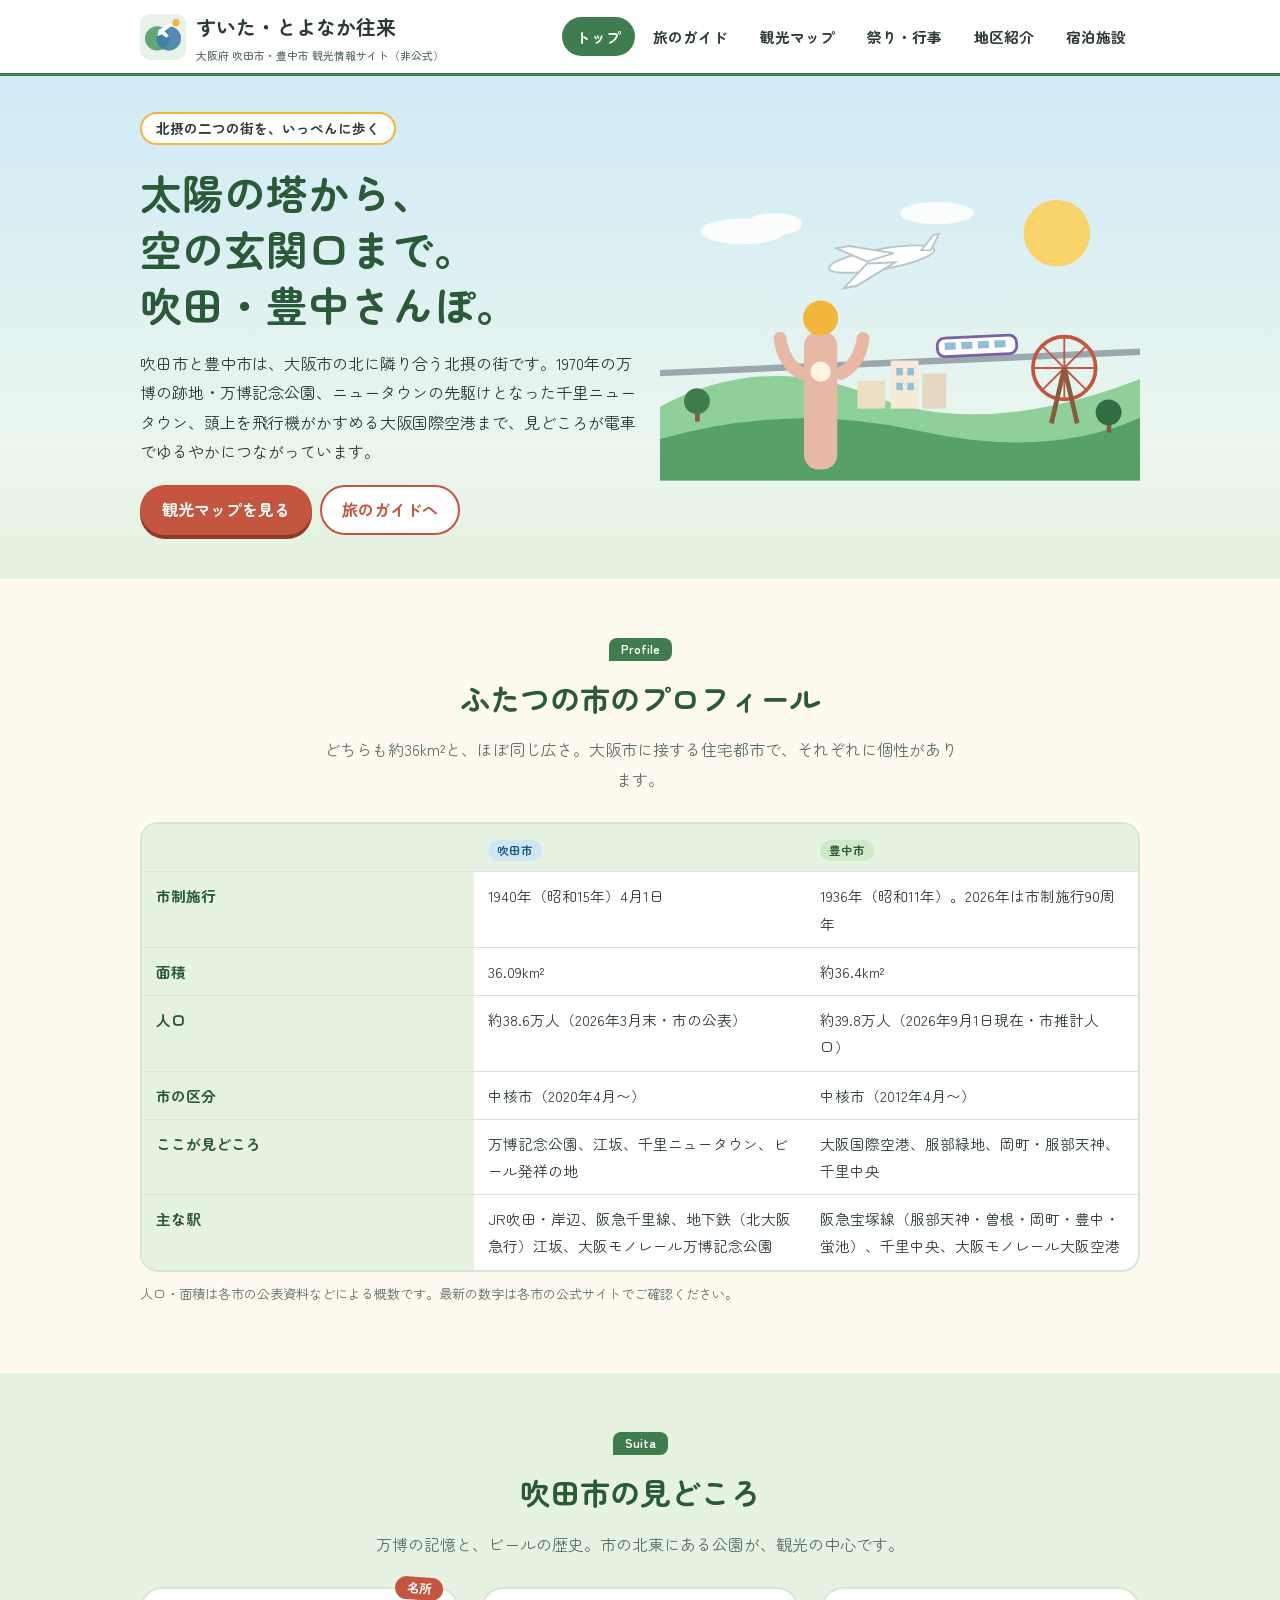
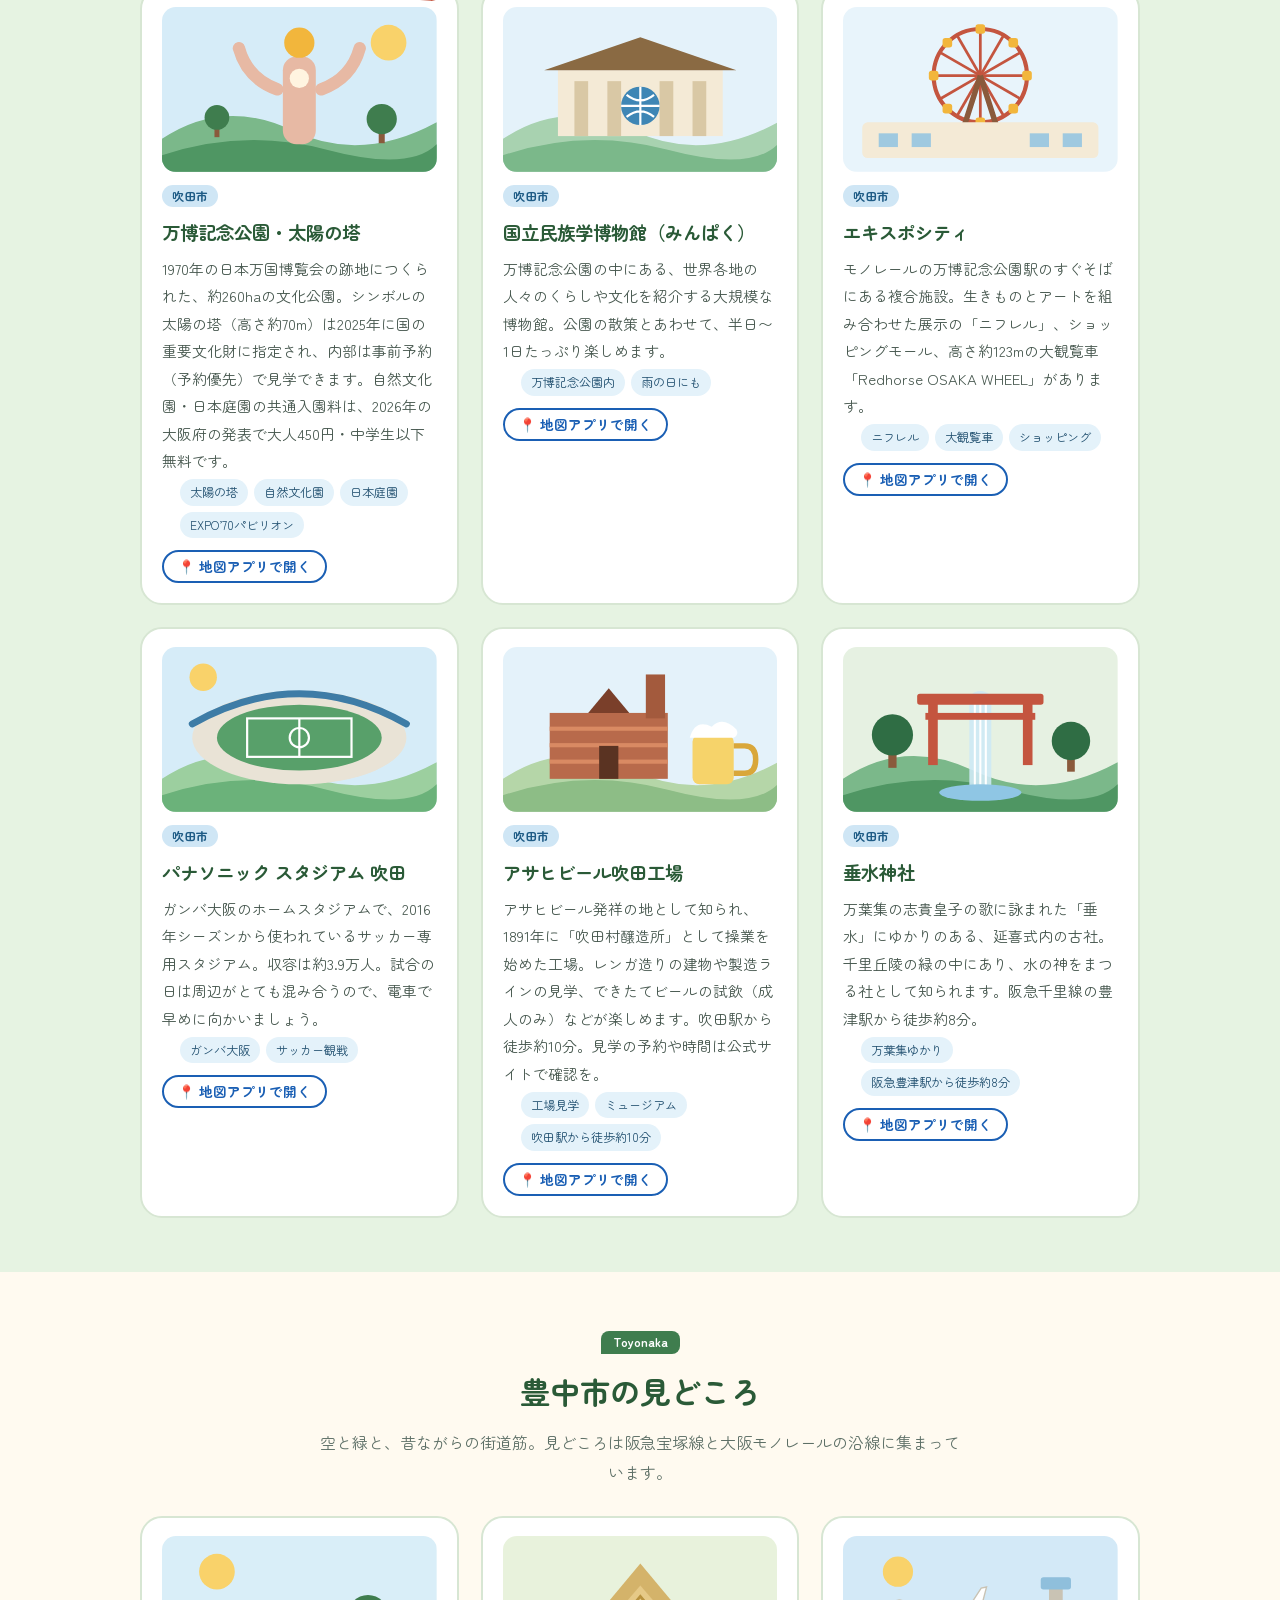
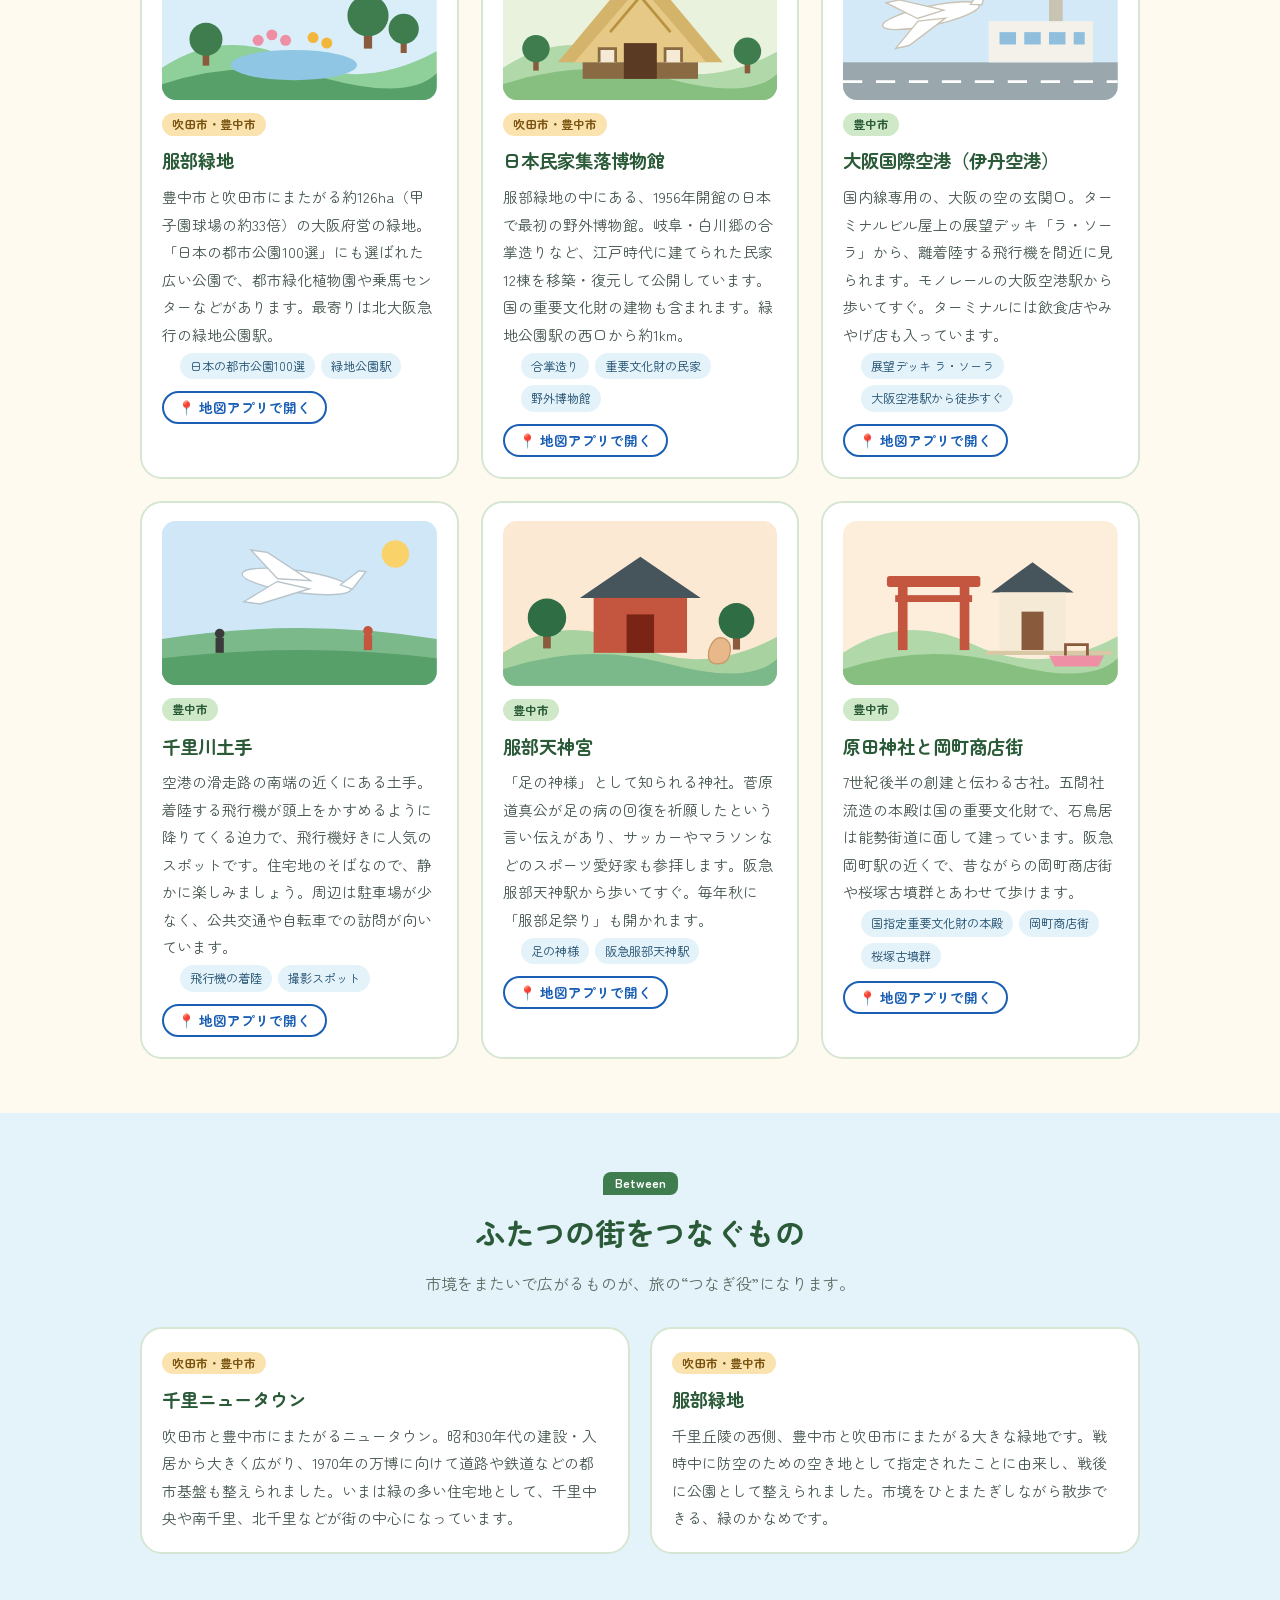
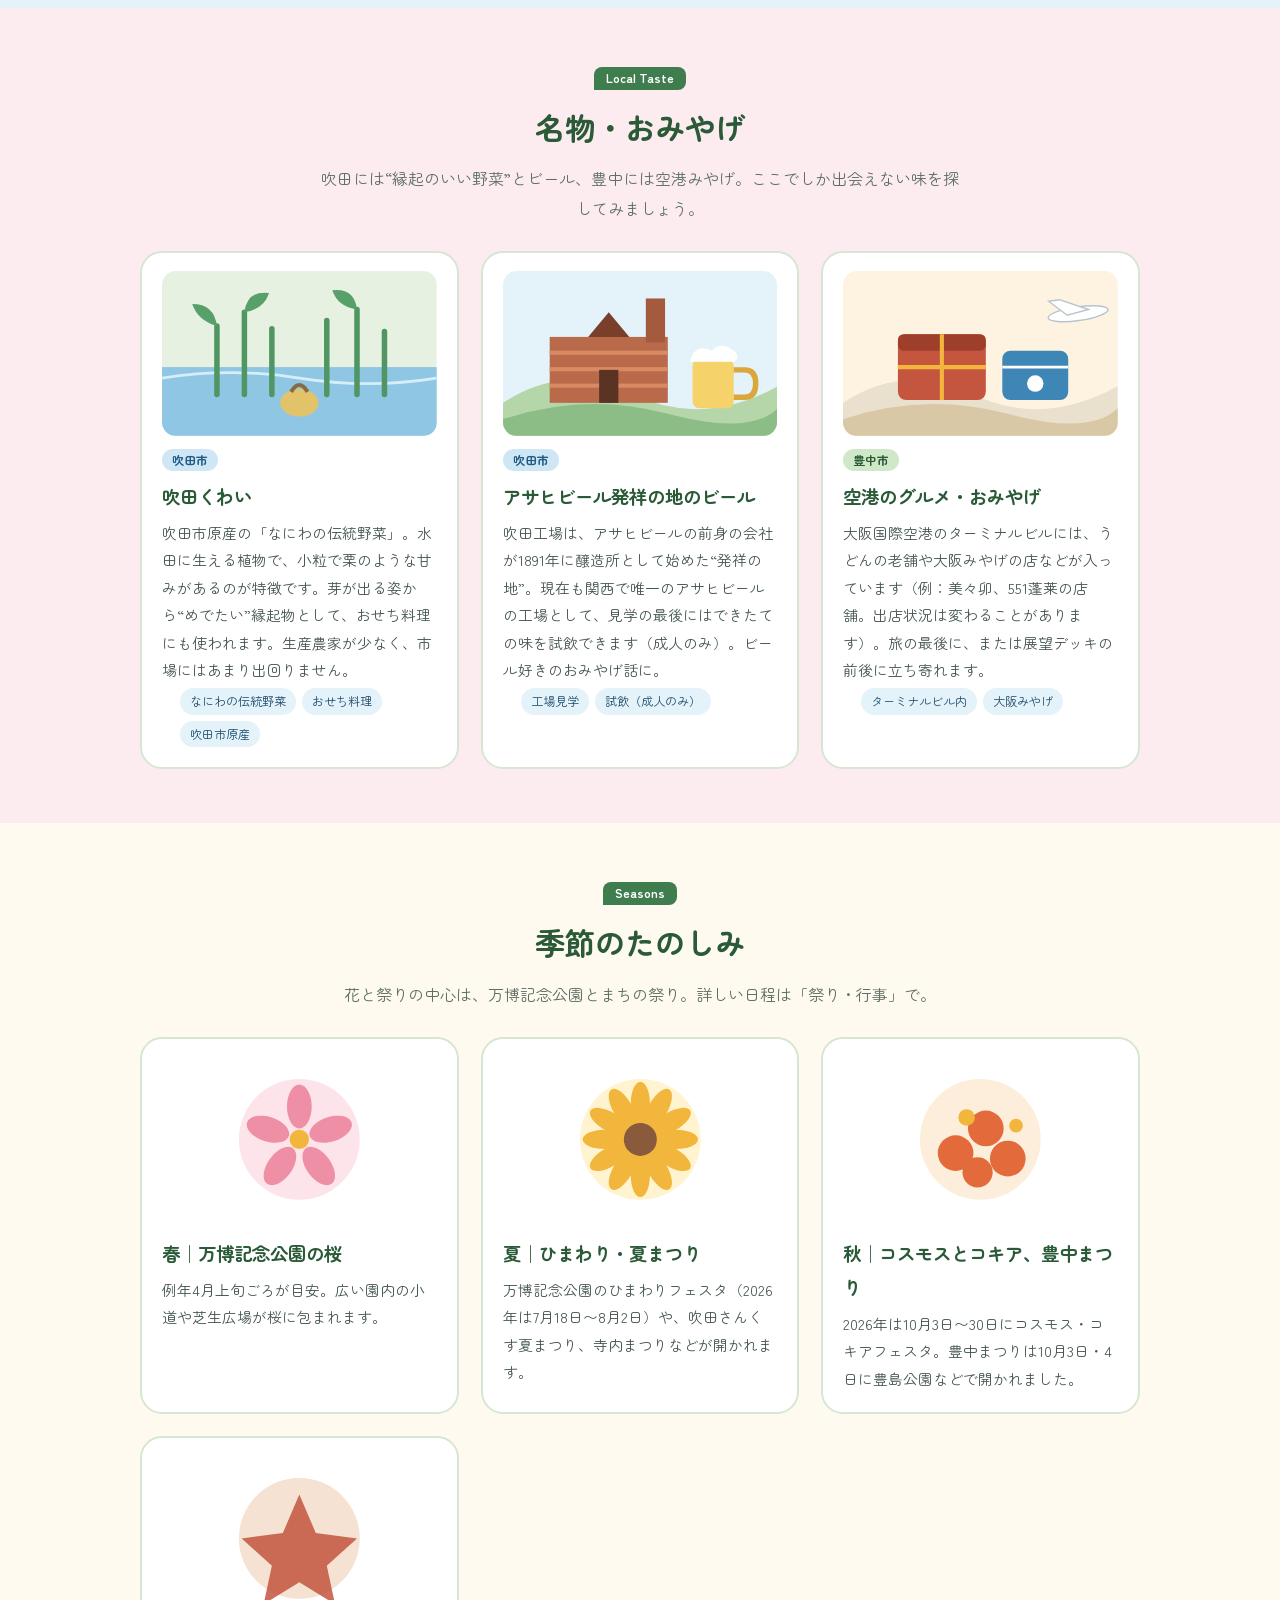
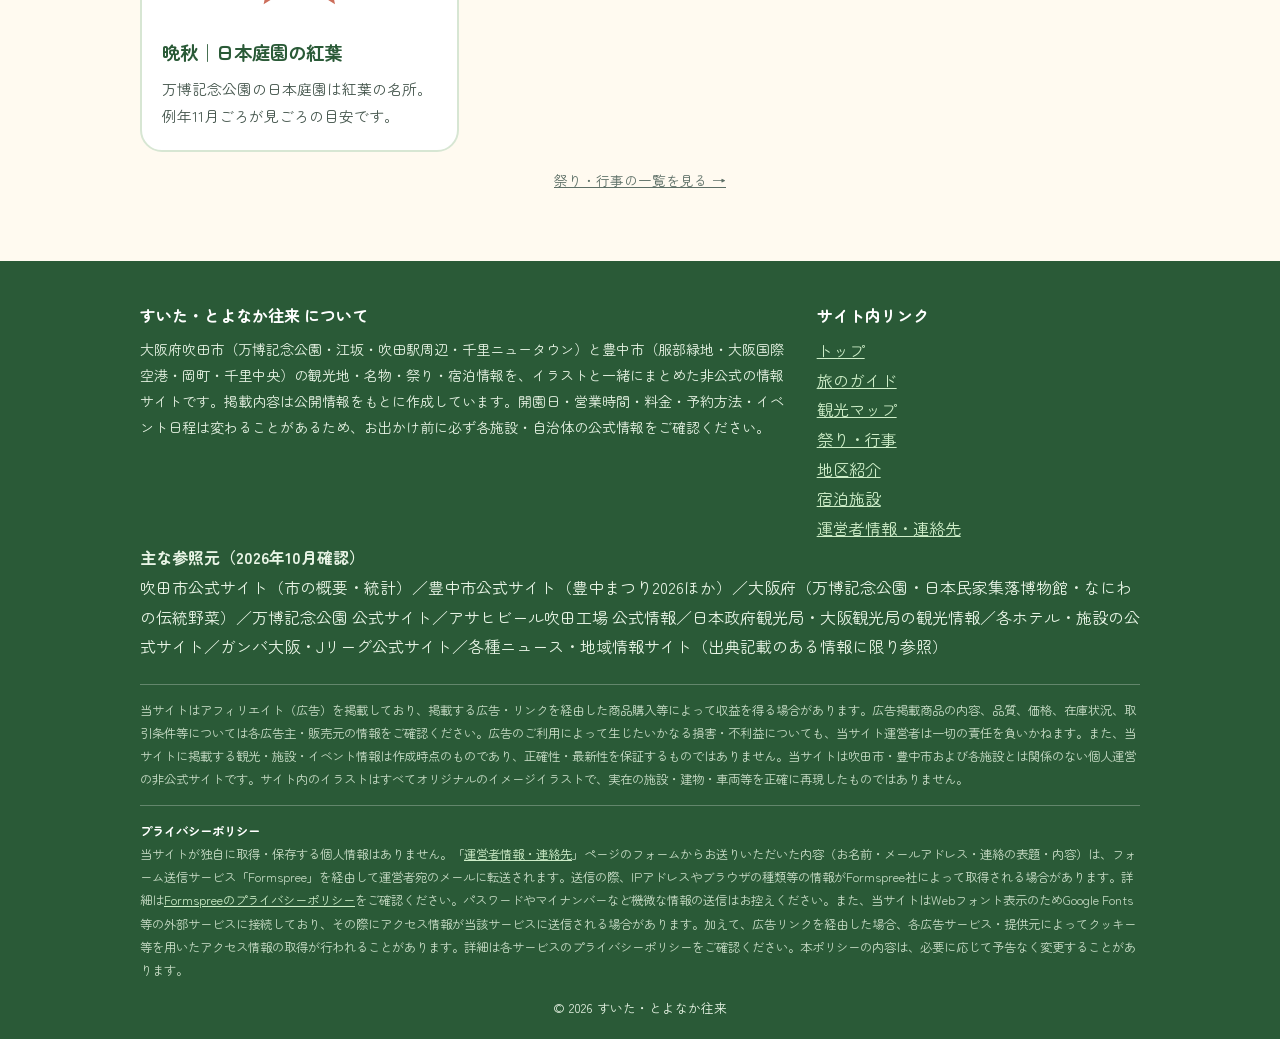
==== commit 8ea43678: "Add files via upload" ====
--- a/index.html
+++ b/index.html
@@ -4,14 +4,29 @@
 <meta charset="UTF-8">
 <meta name="viewport" content="width=device-width, initial-scale=1.0">
 <meta name="robots" content="index, follow">
-<link rel="canonical" href="https://leben-k.github.io/suita-toyonaka/index.html">
+<link rel="canonical" href="https://leben-k.github.io/suita-toyonaka/">
 <title>すいた・とよなか往来｜吹田市・豊中市 観光情報サイト（非公式）</title>
 <meta name="description" content="大阪府吹田市と豊中市の観光ガイド。万博記念公園・太陽の塔、服部緑地、大阪国際空港、アサヒビール吹田工場、豊中まつりなど、北摂の見どころ・名物・祭り・宿泊をイラストでまとめました。">
+<meta property="og:type" content="website">
+<meta property="og:site_name" content="すいた・とよなか往来">
+<meta property="og:locale" content="ja_JP">
+<meta property="og:title" content="すいた・とよなか往来｜吹田市・豊中市 観光情報サイト（非公式）">
+<meta property="og:description" content="大阪府吹田市と豊中市の観光ガイド。万博記念公園・太陽の塔、服部緑地、大阪国際空港、アサヒビール吹田工場、豊中まつりなど、北摂の見どころ・名物・祭り・宿泊をイラストでまとめました。">
+<meta property="og:url" content="https://leben-k.github.io/suita-toyonaka/">
+<meta property="og:image" content="https://leben-k.github.io/suita-toyonaka/ogp.png">
+<meta property="og:image:width" content="1200">
+<meta property="og:image:height" content="630">
+<meta property="og:image:alt" content="すいた・とよなか往来：吹田市・豊中市の観光情報サイト">
+<meta name="twitter:card" content="summary_large_image">
+<meta name="twitter:title" content="すいた・とよなか往来｜吹田市・豊中市 観光情報サイト（非公式）">
+<meta name="twitter:description" content="大阪府吹田市と豊中市の観光ガイド。万博記念公園・太陽の塔、服部緑地、大阪国際空港、アサヒビール吹田工場、豊中まつりなど、北摂の見どころ・名物・祭り・宿泊をイラストでまとめました。">
+<meta name="twitter:image" content="https://leben-k.github.io/suita-toyonaka/ogp.png">
 <link rel="icon" type="image/svg+xml" href="favicon.svg">
 <link rel="preconnect" href="https://fonts.googleapis.com">
 <link rel="preconnect" href="https://fonts.gstatic.com" crossorigin>
 <link href="https://fonts.googleapis.com/css2?family=Zen+Maru+Gothic:wght@400;500;700&display=swap" rel="stylesheet">
 <link rel="stylesheet" href="style.css">
+<script type="application/ld+json">{"@context": "https://schema.org", "@type": "WebSite", "name": "すいた・とよなか往来", "url": "https://leben-k.github.io/suita-toyonaka/", "inLanguage": "ja", "description": "大阪府吹田市と豊中市の観光ガイド。万博記念公園・太陽の塔、服部緑地、大阪国際空港、アサヒビール吹田工場、豊中まつりなど、北摂の見どころ・名物・祭り・宿泊をイラストでまとめました。", "publisher": {"@type": "Organization", "name": "地域情報室"}}</script>
 </head>
 <body>
 <header class="site-header">
@@ -43,7 +58,7 @@
 <tr><th></th><th><span class="chip su">吹田市</span></th><th><span class="chip to">豊中市</span></th></tr>
 <tr><th>市制施行</th><td>1940年（昭和15年）4月1日</td><td>1936年（昭和11年）。2026年は市制施行90周年</td></tr>
 <tr><th>面積</th><td>36.09km²</td><td>約36.4km²</td></tr>
-<tr><th>人口</th><td>約38.6万人（2026年3月末・市の公表）</td><td>約40万人</td></tr>
+<tr><th>人口</th><td>約38.6万人（2026年3月末・市の公表）</td><td>約39.8万人（2026年9月1日現在・市推計人口）</td></tr>
 <tr><th>市の区分</th><td>中核市（2020年4月〜）</td><td>中核市（2012年4月〜）</td></tr>
 <tr><th>ここが見どころ</th><td>万博記念公園、江坂、千里ニュータウン、ビール発祥の地</td><td>大阪国際空港、服部緑地、岡町・服部天神、千里中央</td></tr>
 <tr><th>主な駅</th><td>JR吹田・岸辺、阪急千里線、地下鉄（北大阪急行）江坂、大阪モノレール万博記念公園</td><td>阪急宝塚線（服部天神・曽根・岡町・豊中・蛍池）、千里中央、大阪モノレール大阪空港</td></tr>
--- a/style.css
+++ b/style.css
@@ -194,3 +194,11 @@
 .spot-list{list-style:none;padding:0}
 
 .nb{display:inline-block}
+
+/* パンくずリスト */
+.breadcrumb{background:#fff;border-bottom:1px solid var(--line);font-size:.82rem}
+.breadcrumb ol{list-style:none;margin:0;padding:8px 0;display:flex;flex-wrap:wrap;gap:4px 8px;align-items:center}
+.breadcrumb li+li::before{content:"›";margin-right:8px;color:#8a9a90}
+.breadcrumb a{color:var(--pond);text-decoration:none}
+.breadcrumb a:hover{text-decoration:underline}
+.breadcrumb li[aria-current]{color:var(--sub)}
